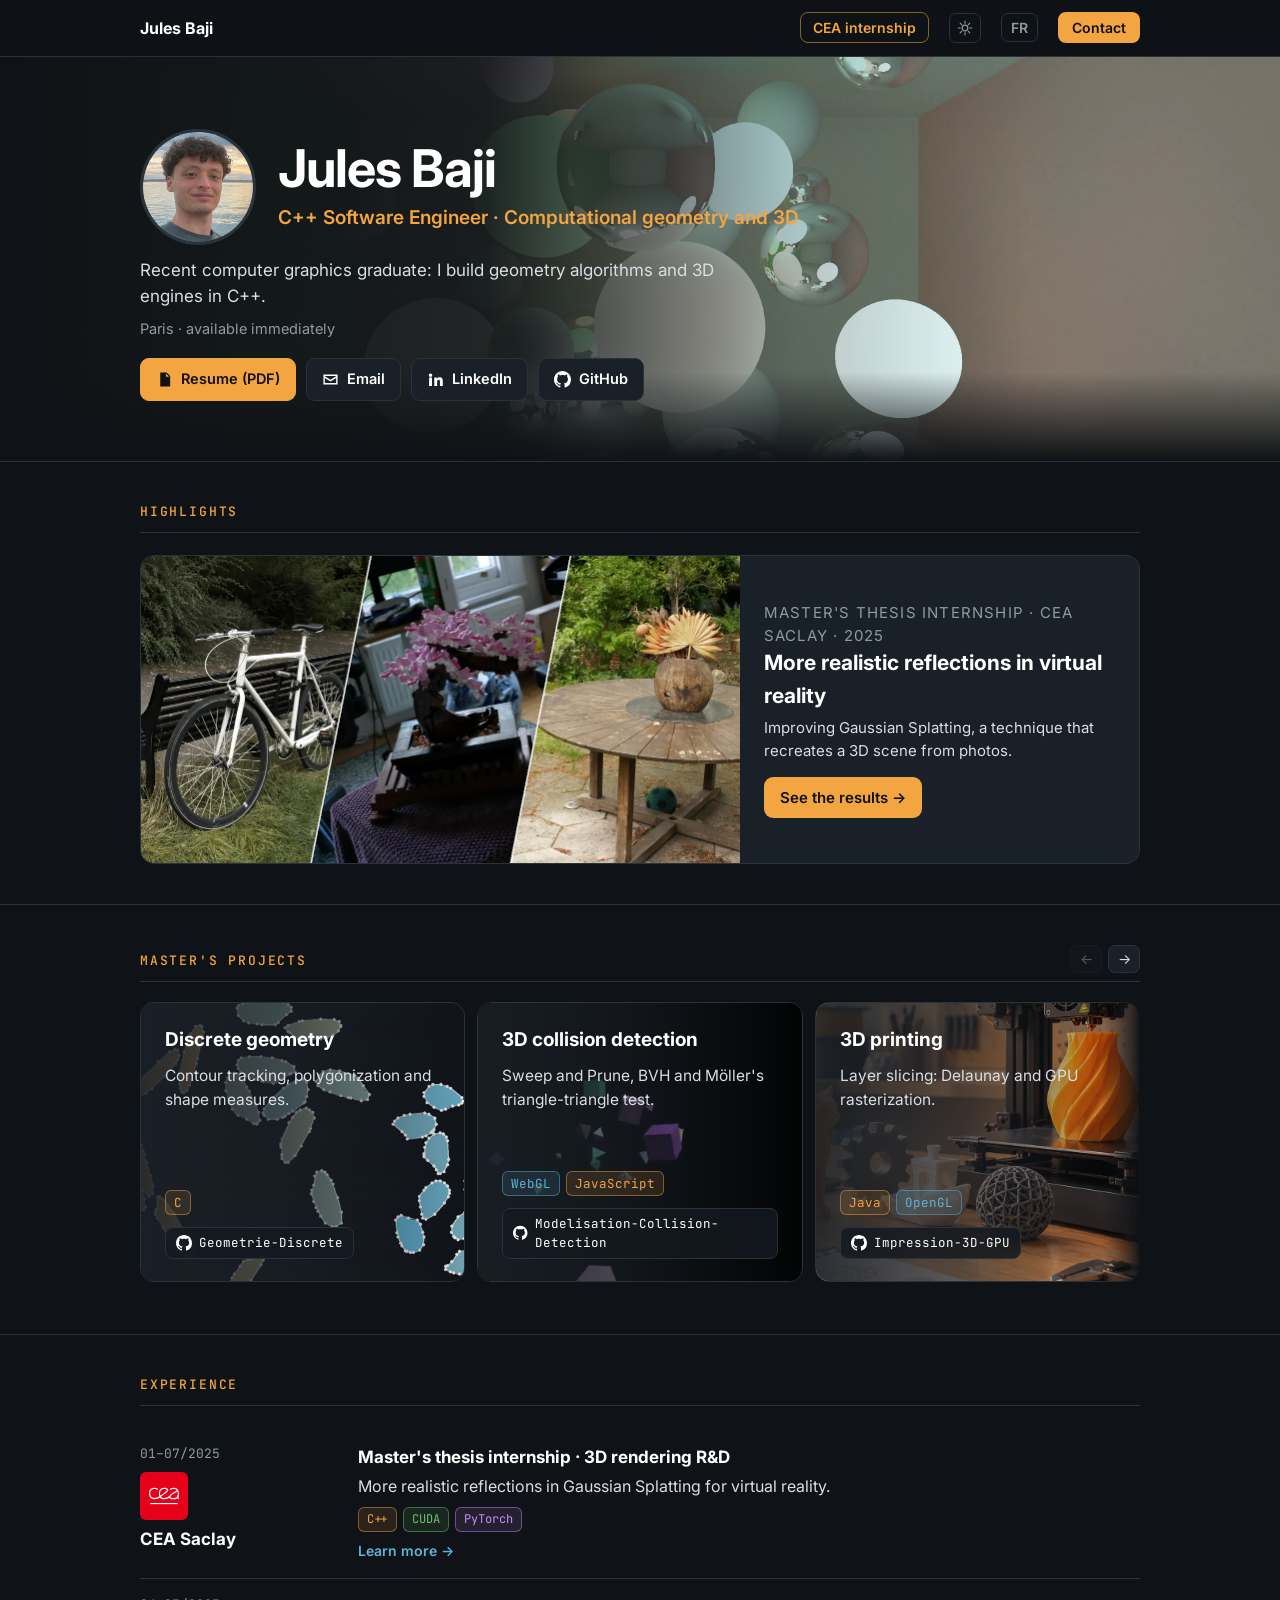
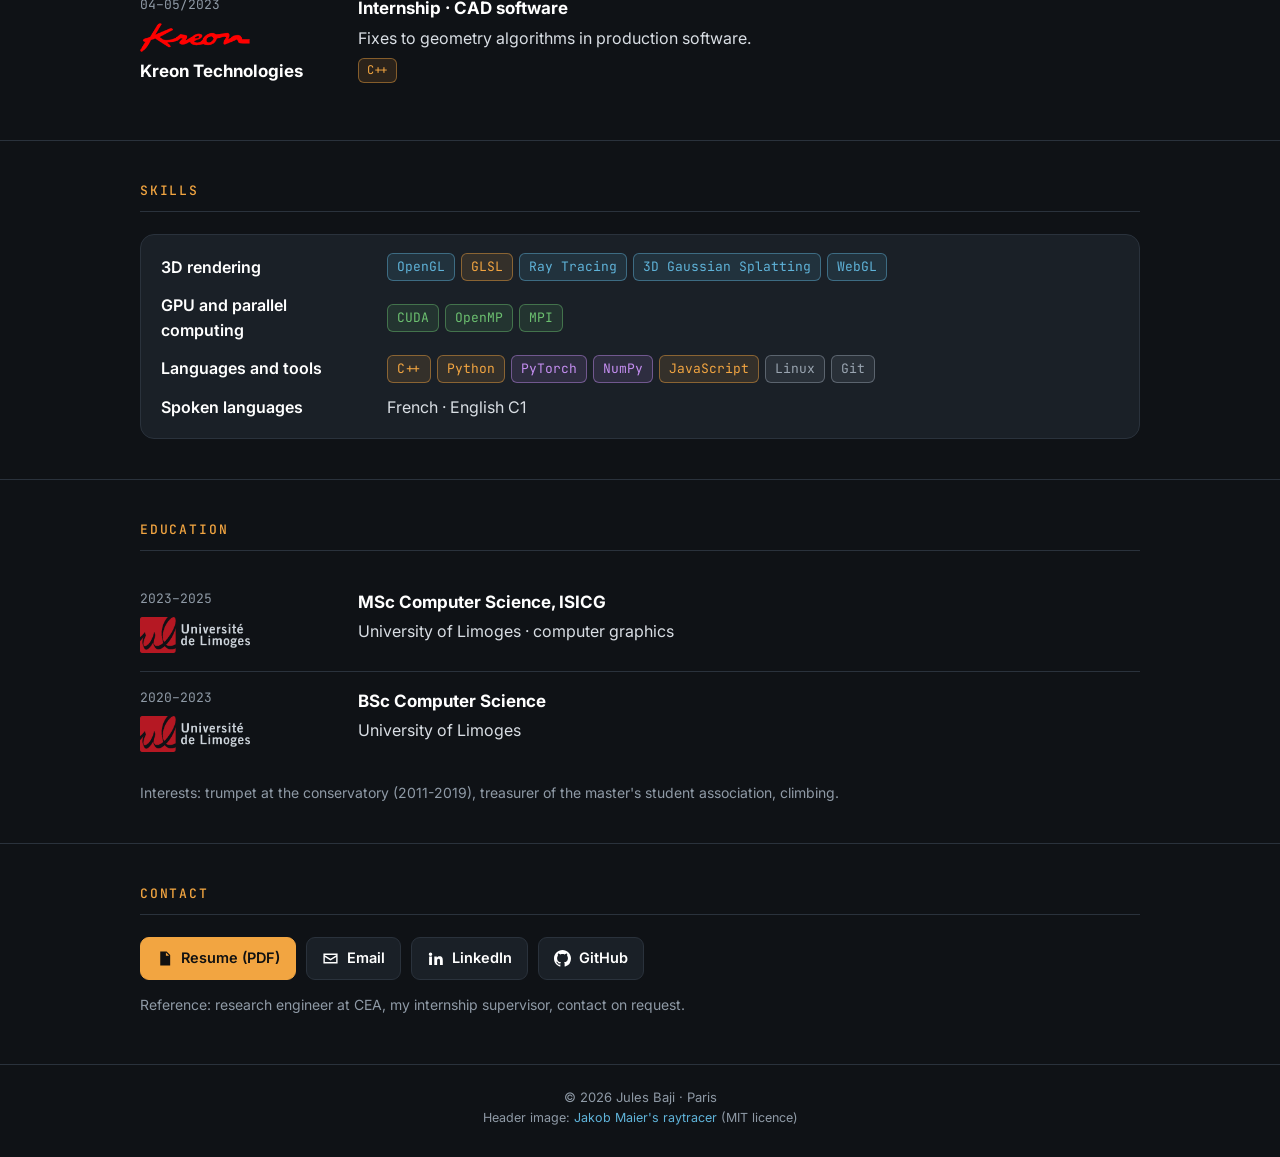
==== en/index.html @ a33c72fe "Accroche : ingénieur logiciel C++, géométrie algorithmique et 3D Co-Authored-By: Claude Opus 5.5 <no" ====
<!DOCTYPE html>
<html lang="en">
<head>
<meta charset="UTF-8">
<meta name="viewport" content="width=device-width, initial-scale=1.0">
<title>Jules Baji · Computer Graphics Engineer</title>
<meta name="description" content="Jules Baji, computer graphics engineer: 3D rendering, GPU computing and AI for 3D. Internship at CEA Saclay on Gaussian Splatting for virtual reality.">
<link rel="preconnect" href="https://fonts.googleapis.com">
<link rel="preconnect" href="https://fonts.gstatic.com" crossorigin>
<link href="https://fonts.googleapis.com/css2?family=Inter:wght@400;500;600;700&family=JetBrains+Mono:wght@400;500&display=swap" rel="stylesheet">
<link rel="stylesheet" href="../assets/style.css?v=dd0370ee">
<script>try{if(localStorage.getItem('theme')==='light')document.documentElement.dataset.theme='light'}catch(e){}</script>
</head>
<body>
<nav>
  <div class="wrap">
    <a class="brand" href="./">Jules Baji</a>
    <div class="ctl-mobile"><button class="theme" type="button" aria-label="Switch theme (dark/light)" title="Switch theme (dark/light)"><svg class="i-sun" viewBox="0 0 24 24" aria-hidden="true"><circle cx="12" cy="12" r="4.2"/><path d="M12 1.8v3M12 19.2v3M1.8 12h3M19.2 12h3M4.8 4.8l2.1 2.1M17.1 17.1l2.1 2.1M4.8 19.2l2.1-2.1M17.1 6.9l2.1-2.1"/></svg><svg class="i-moon" viewBox="0 0 24 24" aria-hidden="true"><path d="M20.5 14.6A8.6 8.6 0 0 1 9.4 3.5 8.6 8.6 0 1 0 20.5 14.6z"/></svg></button><a class="lang" href="../" hreflang="fr" lang="fr" title="Version française">FR</a><a class="cta" href="#contact">Contact</a></div>
    <ul>
      <li><a href="cea-internship.html">CEA internship</a></li>
      <li class="ctl"><button class="theme" type="button" aria-label="Switch theme (dark/light)" title="Switch theme (dark/light)"><svg class="i-sun" viewBox="0 0 24 24" aria-hidden="true"><circle cx="12" cy="12" r="4.2"/><path d="M12 1.8v3M12 19.2v3M1.8 12h3M19.2 12h3M4.8 4.8l2.1 2.1M17.1 17.1l2.1 2.1M4.8 19.2l2.1-2.1M17.1 6.9l2.1-2.1"/></svg><svg class="i-moon" viewBox="0 0 24 24" aria-hidden="true"><path d="M20.5 14.6A8.6 8.6 0 0 1 9.4 3.5 8.6 8.6 0 1 0 20.5 14.6z"/></svg></button></li>
      <li class="ctl"><a class="lang" href="../" hreflang="fr" lang="fr" title="Version française">FR</a></li>
      <li class="ctl"><a class="cta" href="#contact">Contact</a></li>
    </ul>
  </div>
</nav>

<header class="hero">
  <img class="banner" src="../images/web/banniere.webp" alt="" aria-hidden="true">
  <div class="wrap">
    <div>
      <div class="id">
        <img class="photo" src="../images/web/jules-baji.jpg?v=6" alt="Photo of Jules Baji" width="400" height="400">
        <div>
          <h1>Jules Baji</h1>
          <p class="role">C++ Software Engineer · Computational geometry and 3D</p>
        </div>
      </div>
      <p class="pitch">Recent computer graphics graduate: I build geometry algorithms and 3D engines in C++.</p>
      <p class="meta">Paris · available immediately</p>
      <div class="links">
        <a class="btn primary" href="../cv/Resume_Jules_Baji.pdf" download><svg viewBox="0 0 24 24" aria-hidden="true"><path d="M6 2h9l5 5v15H6V2zm8 1.5V8h4.5L14 3.5zM8 12h10v1.6H8V12zm0 3.5h10v1.6H8v-1.6zm0 3.5h7v1.6H8V19z"/></svg>Resume (PDF)</a>
        <a class="btn" href="mailto:julesbaji1@gmail.com"><svg viewBox="0 0 24 24" aria-hidden="true"><path d="M2 5h20v14H2V5zm2 2v.5l8 5 8-5V7H4zm16 2.8-8 5-8-5V17h16V9.8z"/></svg>Email</a>
        <a class="btn" href="https://www.linkedin.com/in/julesbaji" target="_blank" rel="noopener"><svg viewBox="0 0 24 24" aria-hidden="true"><path d="M4.98 3.5a2.5 2.5 0 1 1 0 5 2.5 2.5 0 0 1 0-5zM3 9h4v12H3V9zm7 0h3.8v1.7h.1c.5-1 1.8-2 3.7-2 4 0 4.7 2.6 4.7 6V21h-4v-5.6c0-1.3 0-3-1.9-3s-2.1 1.4-2.1 2.9V21h-4V9z"/></svg>LinkedIn</a>
        <a class="btn" href="https://github.com/JulesBaji" target="_blank" rel="noopener"><svg viewBox="0 0 16 16" aria-hidden="true"><path d="M8 0C3.58 0 0 3.58 0 8c0 3.54 2.29 6.53 5.47 7.59.4.07.55-.17.55-.38 0-.19-.01-.82-.01-1.49-2.01.37-2.53-.49-2.69-.94-.09-.23-.48-.94-.82-1.13-.28-.15-.68-.52-.01-.53.63-.01 1.08.58 1.23.82.72 1.21 1.87.87 2.33.66.07-.52.28-.87.51-1.07-1.78-.2-3.64-.89-3.64-3.95 0-.87.31-1.59.82-2.15-.08-.2-.36-1.02.08-2.12 0 0 .67-.21 2.2.82.64-.18 1.32-.27 2-.27.68 0 1.36.09 2 .27 1.53-1.04 2.2-.82 2.2-.82.44 1.1.16 1.92.08 2.12.51.56.82 1.27.82 2.15 0 3.07-1.87 3.75-3.65 3.95.29.25.54.73.54 1.48 0 1.07-.01 1.93-.01 2.2 0 .21.15.46.55.38A8.013 8.013 0 0016 8c0-4.42-3.58-8-8-8z"/></svg>GitHub</a>
      </div>
    </div>
  </div>
</header>

<main>
<section id="points-forts">
  <div class="wrap">
    <h2>Highlights</h2>
    <div class="highlights">
      <a class="card hl-main" href="cea-internship.html">
        <img src="../images/web/teaser_cea.webp" alt="Renders obtained with my method on three scenes: bicycle, bonsai and garden" width="1200" height="615">
        <div class="body"><p class="kicker">Master's thesis internship · CEA Saclay · 2025</p><h3>More realistic reflections in virtual reality</h3><p>Improving Gaussian Splatting, a technique that recreates a 3D scene from photos.</p><span class="more">See the results →</span></div>
      </a>
    </div>
  </div>
</section>

<section id="projets">
  <div class="wrap">
    <div class="h2row"><h2>Master's projects</h2><div class="scroll-btns"><button type="button" class="sb prev" aria-label="Previous projects">←</button><button type="button" class="sb next" aria-label="Next projects">→</button></div></div>
    <div class="scroller" tabindex="0" aria-label="Master's projects">
      <article class="card proj has-bg"><video class="bg on-dark" autoplay muted loop playsinline preload="metadata" aria-hidden="true" style="object-position:50% 50%" poster="../images/web/geometrie-dk.jpg"><source src="../images/web/geometrie-dk.mp4" type="video/mp4"></video><video class="bg on-light" autoplay muted loop playsinline preload="metadata" aria-hidden="true" style="object-position:50% 50%" poster="../images/web/geometrie-lt.jpg"><source src="../images/web/geometrie-lt.mp4" type="video/mp4"></video><h3>Discrete geometry</h3><p>Contour tracking, polygonization and shape measures.</p><div class="chips"><span class="chip">C</span></div><div class="repo"><a href="https://github.com/JulesBaji/Geometrie-Discrete" target="_blank" rel="noopener" aria-label="GitHub Geometrie-Discrete"><svg viewBox="0 0 16 16" aria-hidden="true"><path d="M8 0C3.58 0 0 3.58 0 8c0 3.54 2.29 6.53 5.47 7.59.4.07.55-.17.55-.38 0-.19-.01-.82-.01-1.49-2.01.37-2.53-.49-2.69-.94-.09-.23-.48-.94-.82-1.13-.28-.15-.68-.52-.01-.53.63-.01 1.08.58 1.23.82.72 1.21 1.87.87 2.33.66.07-.52.28-.87.51-1.07-1.78-.2-3.64-.89-3.64-3.95 0-.87.31-1.59.82-2.15-.08-.2-.36-1.02.08-2.12 0 0 .67-.21 2.2.82.64-.18 1.32-.27 2-.27.68 0 1.36.09 2 .27 1.53-1.04 2.2-.82 2.2-.82.44 1.1.16 1.92.08 2.12.51.56.82 1.27.82 2.15 0 3.07-1.87 3.75-3.65 3.95.29.25.54.73.54 1.48 0 1.07-.01 1.93-.01 2.2 0 .21.15.46.55.38A8.013 8.013 0 0016 8c0-4.42-3.58-8-8-8z"/></svg><span>Geometrie-Discrete</span></a></div></article>
      <article class="card proj has-bg"><video class="bg inv" autoplay muted loop playsinline preload="metadata" aria-hidden="true" style="object-position:70% 50%" poster="../images/web/collisions.jpg"><source src="../images/web/collisions.mp4" type="video/mp4"></video><h3>3D collision detection</h3><p>Sweep and Prune, BVH and Möller's triangle-triangle test.</p><div class="chips"><span class="chip">WebGL</span><span class="chip">JavaScript</span></div><div class="repo"><a href="https://github.com/JulesBaji/Modelisation-Collision-Detection" target="_blank" rel="noopener" aria-label="GitHub Modelisation-Collision-Detection"><svg viewBox="0 0 16 16" aria-hidden="true"><path d="M8 0C3.58 0 0 3.58 0 8c0 3.54 2.29 6.53 5.47 7.59.4.07.55-.17.55-.38 0-.19-.01-.82-.01-1.49-2.01.37-2.53-.49-2.69-.94-.09-.23-.48-.94-.82-1.13-.28-.15-.68-.52-.01-.53.63-.01 1.08.58 1.23.82.72 1.21 1.87.87 2.33.66.07-.52.28-.87.51-1.07-1.78-.2-3.64-.89-3.64-3.95 0-.87.31-1.59.82-2.15-.08-.2-.36-1.02.08-2.12 0 0 .67-.21 2.2.82.64-.18 1.32-.27 2-.27.68 0 1.36.09 2 .27 1.53-1.04 2.2-.82 2.2-.82.44 1.1.16 1.92.08 2.12.51.56.82 1.27.82 2.15 0 3.07-1.87 3.75-3.65 3.95.29.25.54.73.54 1.48 0 1.07-.01 1.93-.01 2.2 0 .21.15.46.55.38A8.013 8.013 0 0016 8c0-4.42-3.58-8-8-8z"/></svg><span>Modelisation-Collision-Detection</span></a></div></article>
      <article class="card proj has-bg"><img class="bg" src="../images/web/impression3d.jpg" alt="" aria-hidden="true" style="object-position:60% 50%"><h3>3D printing</h3><p>Layer slicing: Delaunay and GPU rasterization.</p><div class="chips"><span class="chip">Java</span><span class="chip">OpenGL</span></div><div class="repo"><a href="https://github.com/JulesBaji/Impression-3D-GPU" target="_blank" rel="noopener" aria-label="GitHub Impression-3D-GPU"><svg viewBox="0 0 16 16" aria-hidden="true"><path d="M8 0C3.58 0 0 3.58 0 8c0 3.54 2.29 6.53 5.47 7.59.4.07.55-.17.55-.38 0-.19-.01-.82-.01-1.49-2.01.37-2.53-.49-2.69-.94-.09-.23-.48-.94-.82-1.13-.28-.15-.68-.52-.01-.53.63-.01 1.08.58 1.23.82.72 1.21 1.87.87 2.33.66.07-.52.28-.87.51-1.07-1.78-.2-3.64-.89-3.64-3.95 0-.87.31-1.59.82-2.15-.08-.2-.36-1.02.08-2.12 0 0 .67-.21 2.2.82.64-.18 1.32-.27 2-.27.68 0 1.36.09 2 .27 1.53-1.04 2.2-.82 2.2-.82.44 1.1.16 1.92.08 2.12.51.56.82 1.27.82 2.15 0 3.07-1.87 3.75-3.65 3.95.29.25.54.73.54 1.48 0 1.07-.01 1.93-.01 2.2 0 .21.15.46.55.38A8.013 8.013 0 0016 8c0-4.42-3.58-8-8-8z"/></svg><span>Impression-3D-GPU</span></a></div></article>
      <article class="card proj has-bg"><img class="bg" src="../images/web/pathtracer.jpg" alt="" aria-hidden="true" style="object-position:60% 50%"><h3>Realistic image synthesis</h3><p>Path tracer with microfacet BRDFs, SDF geometry and CSG, accelerated by a BVH.</p><div class="chips"><span class="chip">C++</span><span class="chip">OpenMP</span></div><div class="repo"><a href="https://github.com/JulesBaji/Path-Tracer" target="_blank" rel="noopener" aria-label="GitHub Path-Tracer"><svg viewBox="0 0 16 16" aria-hidden="true"><path d="M8 0C3.58 0 0 3.58 0 8c0 3.54 2.29 6.53 5.47 7.59.4.07.55-.17.55-.38 0-.19-.01-.82-.01-1.49-2.01.37-2.53-.49-2.69-.94-.09-.23-.48-.94-.82-1.13-.28-.15-.68-.52-.01-.53.63-.01 1.08.58 1.23.82.72 1.21 1.87.87 2.33.66.07-.52.28-.87.51-1.07-1.78-.2-3.64-.89-3.64-3.95 0-.87.31-1.59.82-2.15-.08-.2-.36-1.02.08-2.12 0 0 .67-.21 2.2.82.64-.18 1.32-.27 2-.27.68 0 1.36.09 2 .27 1.53-1.04 2.2-.82 2.2-.82.44 1.1.16 1.92.08 2.12.51.56.82 1.27.82 2.15 0 3.07-1.87 3.75-3.65 3.95.29.25.54.73.54 1.48 0 1.07-.01 1.93-.01 2.2 0 .21.15.46.55.38A8.013 8.013 0 0016 8c0-4.42-3.58-8-8-8z"/></svg><span>Path-Tracer</span></a></div></article>
      <article class="card proj has-bg"><video class="bg" autoplay muted loop playsinline preload="metadata" aria-hidden="true" style="object-position:50% 40%" poster="../images/web/moteur3d.jpg"><source src="../images/web/moteur3d.mp4" type="video/mp4"></video><h3>Real-time 3D engine</h3><p>Meshes, textures, cameras, lights, shaders and deferred rendering.</p><div class="chips"><span class="chip">C++</span><span class="chip">OpenGL</span><span class="chip">GLSL</span></div><div class="repo"><a href="https://github.com/JulesBaji/Moteur3D" target="_blank" rel="noopener" aria-label="GitHub Moteur3D"><svg viewBox="0 0 16 16" aria-hidden="true"><path d="M8 0C3.58 0 0 3.58 0 8c0 3.54 2.29 6.53 5.47 7.59.4.07.55-.17.55-.38 0-.19-.01-.82-.01-1.49-2.01.37-2.53-.49-2.69-.94-.09-.23-.48-.94-.82-1.13-.28-.15-.68-.52-.01-.53.63-.01 1.08.58 1.23.82.72 1.21 1.87.87 2.33.66.07-.52.28-.87.51-1.07-1.78-.2-3.64-.89-3.64-3.95 0-.87.31-1.59.82-2.15-.08-.2-.36-1.02.08-2.12 0 0 .67-.21 2.2.82.64-.18 1.32-.27 2-.27.68 0 1.36.09 2 .27 1.53-1.04 2.2-.82 2.2-.82.44 1.1.16 1.92.08 2.12.51.56.82 1.27.82 2.15 0 3.07-1.87 3.75-3.65 3.95.29.25.54.73.54 1.48 0 1.07-.01 1.93-.01 2.2 0 .21.15.46.55.38A8.013 8.013 0 0016 8c0-4.42-3.58-8-8-8z"/></svg><span>Moteur3D</span></a></div></article>
      <article class="card proj has-bg"><video class="bg" autoplay muted loop playsinline preload="metadata" aria-hidden="true" style="object-position:70% 30%" poster="../images/web/parallelisme.jpg"><source src="../images/web/parallelisme.mp4" type="video/mp4"></video><h3>Parallel computing</h3><p>CUDA kernels for a heightmap; MPI and OpenMP sub-image search.</p><div class="chips"><span class="chip">CUDA</span><span class="chip">MPI</span><span class="chip">OpenMP</span></div><div class="repo"><a href="https://github.com/JulesBaji/GPGPU" target="_blank" rel="noopener" aria-label="GitHub GPGPU"><svg viewBox="0 0 16 16" aria-hidden="true"><path d="M8 0C3.58 0 0 3.58 0 8c0 3.54 2.29 6.53 5.47 7.59.4.07.55-.17.55-.38 0-.19-.01-.82-.01-1.49-2.01.37-2.53-.49-2.69-.94-.09-.23-.48-.94-.82-1.13-.28-.15-.68-.52-.01-.53.63-.01 1.08.58 1.23.82.72 1.21 1.87.87 2.33.66.07-.52.28-.87.51-1.07-1.78-.2-3.64-.89-3.64-3.95 0-.87.31-1.59.82-2.15-.08-.2-.36-1.02.08-2.12 0 0 .67-.21 2.2.82.64-.18 1.32-.27 2-.27.68 0 1.36.09 2 .27 1.53-1.04 2.2-.82 2.2-.82.44 1.1.16 1.92.08 2.12.51.56.82 1.27.82 2.15 0 3.07-1.87 3.75-3.65 3.95.29.25.54.73.54 1.48 0 1.07-.01 1.93-.01 2.2 0 .21.15.46.55.38A8.013 8.013 0 0016 8c0-4.42-3.58-8-8-8z"/></svg><span>GPGPU</span></a><a href="https://github.com/JulesBaji/Parallelisme" target="_blank" rel="noopener" aria-label="GitHub Parallelisme"><svg viewBox="0 0 16 16" aria-hidden="true"><path d="M8 0C3.58 0 0 3.58 0 8c0 3.54 2.29 6.53 5.47 7.59.4.07.55-.17.55-.38 0-.19-.01-.82-.01-1.49-2.01.37-2.53-.49-2.69-.94-.09-.23-.48-.94-.82-1.13-.28-.15-.68-.52-.01-.53.63-.01 1.08.58 1.23.82.72 1.21 1.87.87 2.33.66.07-.52.28-.87.51-1.07-1.78-.2-3.64-.89-3.64-3.95 0-.87.31-1.59.82-2.15-.08-.2-.36-1.02.08-2.12 0 0 .67-.21 2.2.82.64-.18 1.32-.27 2-.27.68 0 1.36.09 2 .27 1.53-1.04 2.2-.82 2.2-.82.44 1.1.16 1.92.08 2.12.51.56.82 1.27.82 2.15 0 3.07-1.87 3.75-3.65 3.95.29.25.54.73.54 1.48 0 1.07-.01 1.93-.01 2.2 0 .21.15.46.55.38A8.013 8.013 0 0016 8c0-4.42-3.58-8-8-8z"/></svg><span>Parallelisme</span></a></div></article>
      <article class="card proj has-bg"><video class="bg on-dark" autoplay muted loop playsinline preload="metadata" aria-hidden="true" style="object-position:50% 80%" poster="../images/web/fluide-dk.jpg"><source src="../images/web/fluide-dk.mp4" type="video/mp4"></video><video class="bg on-light" autoplay muted loop playsinline preload="metadata" aria-hidden="true" style="object-position:50% 80%" poster="../images/web/fluide-lt.jpg"><source src="../images/web/fluide-lt.mp4" type="video/mp4"></video><h3>Fluid simulation</h3><p>Incompressible SPH fluid with turbulence, based on a <a href="https://doi.org/10.1109/TVCG.2018.2832080" target="_blank" rel="noopener">research paper</a>.</p><div class="chips"><span class="chip">Java</span></div><div class="repo"><a href="https://github.com/JulesBaji/SPH-Fluid" target="_blank" rel="noopener" aria-label="GitHub SPH-Fluid"><svg viewBox="0 0 16 16" aria-hidden="true"><path d="M8 0C3.58 0 0 3.58 0 8c0 3.54 2.29 6.53 5.47 7.59.4.07.55-.17.55-.38 0-.19-.01-.82-.01-1.49-2.01.37-2.53-.49-2.69-.94-.09-.23-.48-.94-.82-1.13-.28-.15-.68-.52-.01-.53.63-.01 1.08.58 1.23.82.72 1.21 1.87.87 2.33.66.07-.52.28-.87.51-1.07-1.78-.2-3.64-.89-3.64-3.95 0-.87.31-1.59.82-2.15-.08-.2-.36-1.02.08-2.12 0 0 .67-.21 2.2.82.64-.18 1.32-.27 2-.27.68 0 1.36.09 2 .27 1.53-1.04 2.2-.82 2.2-.82.44 1.1.16 1.92.08 2.12.51.56.82 1.27.82 2.15 0 3.07-1.87 3.75-3.65 3.95.29.25.54.73.54 1.48 0 1.07-.01 1.93-.01 2.2 0 .21.15.46.55.38A8.013 8.013 0 0016 8c0-4.42-3.58-8-8-8z"/></svg><span>SPH-Fluid</span></a></div></article>
      <article class="card proj has-bg"><img class="bg" src="../images/web/recapture.jpg" alt="" aria-hidden="true" style="object-position:50% 50%"><h3>Computer vision</h3><p>Face generation, image super-resolution and recaptured-photo detection based on a <a href="https://doi.org/10.1016/j.image.2022.116662" target="_blank" rel="noopener">research paper</a>.</p><div class="chips"><span class="chip">Python</span><span class="chip">Keras</span></div><div class="repo"><a href="https://github.com/JulesBaji/Detection-Recapture" target="_blank" rel="noopener" aria-label="GitHub Detection-Recapture"><svg viewBox="0 0 16 16" aria-hidden="true"><path d="M8 0C3.58 0 0 3.58 0 8c0 3.54 2.29 6.53 5.47 7.59.4.07.55-.17.55-.38 0-.19-.01-.82-.01-1.49-2.01.37-2.53-.49-2.69-.94-.09-.23-.48-.94-.82-1.13-.28-.15-.68-.52-.01-.53.63-.01 1.08.58 1.23.82.72 1.21 1.87.87 2.33.66.07-.52.28-.87.51-1.07-1.78-.2-3.64-.89-3.64-3.95 0-.87.31-1.59.82-2.15-.08-.2-.36-1.02.08-2.12 0 0 .67-.21 2.2.82.64-.18 1.32-.27 2-.27.68 0 1.36.09 2 .27 1.53-1.04 2.2-.82 2.2-.82.44 1.1.16 1.92.08 2.12.51.56.82 1.27.82 2.15 0 3.07-1.87 3.75-3.65 3.95.29.25.54.73.54 1.48 0 1.07-.01 1.93-.01 2.2 0 .21.15.46.55.38A8.013 8.013 0 0016 8c0-4.42-3.58-8-8-8z"/></svg><span>Detection-Recapture</span></a></div></article>
    </div>
  </div>
</section>

<section id="experience">
  <div class="wrap">
    <h2>Experience</h2>
    <div class="entries">
      <div class="entry"><div class="side"><span class="when">01–07/2025</span><img class="logo logo-cea" src="../images/logos/cea.svg" alt="Logo du CEA" width="48" height="48"><span class="org">CEA Saclay</span></div><div class="main"><h3>Master's thesis internship · 3D rendering R&amp;D</h3><p>More realistic reflections in Gaussian Splatting for virtual reality.</p><div class="chips"><span class="chip">C++</span><span class="chip">CUDA</span><span class="chip">PyTorch</span></div><a class="more" href="cea-internship.html">Learn more →</a></div></div>
      <div class="entry"><div class="side"><span class="when">04–05/2023</span><img class="logo logo-kreon" src="../images/logos/kreon.png" alt="Logo de Kreon" width="110" height="28"><span class="org">Kreon Technologies</span></div><div class="main"><h3>Internship · CAD software</h3><p>Fixes to geometry algorithms in production software.</p><div class="chips"><span class="chip">C++</span></div></div></div>
    </div>
  </div>
</section>

<section id="competences">
  <div class="wrap">
    <h2>Skills</h2>
    <div class="card skills"><div class="sk"><b>3D rendering</b><div class="chips"><span class="chip">OpenGL</span><span class="chip">GLSL</span><span class="chip">Ray Tracing</span><span class="chip">3D Gaussian Splatting</span><span class="chip">WebGL</span></div></div><div class="sk"><b>GPU and parallel computing</b><div class="chips"><span class="chip">CUDA</span><span class="chip">OpenMP</span><span class="chip">MPI</span></div></div><div class="sk"><b>Languages and tools</b><div class="chips"><span class="chip">C++</span><span class="chip">Python</span><span class="chip">PyTorch</span><span class="chip">NumPy</span><span class="chip">JavaScript</span><span class="chip">Linux</span><span class="chip">Git</span></div></div><div class="sk"><b>Spoken languages</b><span class="plain">French · English C1</span></div></div>
  </div>
</section>

<section id="formation">
  <div class="wrap">
    <h2>Education</h2>
    <div class="entries">
      <div class="entry"><div class="side"><span class="when">2023–2025</span><img class="logo logo-unilim on-dark" src="../images/logos/unilim-sombre.png" alt="Logo de l'Université de Limoges" width="110" height="36"><img class="logo logo-unilim on-light" src="../images/logos/unilim.png" alt="" width="110" height="36"></div><div class="main"><h3>MSc Computer Science, ISICG</h3><p>University of Limoges · computer graphics</p></div></div>
      <div class="entry"><div class="side"><span class="when">2020–2023</span><img class="logo logo-unilim on-dark" src="../images/logos/unilim-sombre.png" alt="Logo de l'Université de Limoges" width="110" height="36"><img class="logo logo-unilim on-light" src="../images/logos/unilim.png" alt="" width="110" height="36"></div><div class="main"><h3>BSc Computer Science</h3><p>University of Limoges</p></div></div>
    </div>
    <p class="small" style="margin:12px 0 0">Interests: trumpet at the conservatory (2011-2019), treasurer of the master's student association, climbing.</p>
  </div>
</section>

<section id="contact" class="contact">
  <div class="wrap">
    <h2>Contact</h2>
    <div class="links">
        <a class="btn primary" href="../cv/Resume_Jules_Baji.pdf" download><svg viewBox="0 0 24 24" aria-hidden="true"><path d="M6 2h9l5 5v15H6V2zm8 1.5V8h4.5L14 3.5zM8 12h10v1.6H8V12zm0 3.5h10v1.6H8v-1.6zm0 3.5h7v1.6H8V19z"/></svg>Resume (PDF)</a>
        <a class="btn" href="mailto:julesbaji1@gmail.com"><svg viewBox="0 0 24 24" aria-hidden="true"><path d="M2 5h20v14H2V5zm2 2v.5l8 5 8-5V7H4zm16 2.8-8 5-8-5V17h16V9.8z"/></svg>Email</a>
        <a class="btn" href="https://www.linkedin.com/in/julesbaji" target="_blank" rel="noopener"><svg viewBox="0 0 24 24" aria-hidden="true"><path d="M4.98 3.5a2.5 2.5 0 1 1 0 5 2.5 2.5 0 0 1 0-5zM3 9h4v12H3V9zm7 0h3.8v1.7h.1c.5-1 1.8-2 3.7-2 4 0 4.7 2.6 4.7 6V21h-4v-5.6c0-1.3 0-3-1.9-3s-2.1 1.4-2.1 2.9V21h-4V9z"/></svg>LinkedIn</a>
        <a class="btn" href="https://github.com/JulesBaji" target="_blank" rel="noopener"><svg viewBox="0 0 16 16" aria-hidden="true"><path d="M8 0C3.58 0 0 3.58 0 8c0 3.54 2.29 6.53 5.47 7.59.4.07.55-.17.55-.38 0-.19-.01-.82-.01-1.49-2.01.37-2.53-.49-2.69-.94-.09-.23-.48-.94-.82-1.13-.28-.15-.68-.52-.01-.53.63-.01 1.08.58 1.23.82.72 1.21 1.87.87 2.33.66.07-.52.28-.87.51-1.07-1.78-.2-3.64-.89-3.64-3.95 0-.87.31-1.59.82-2.15-.08-.2-.36-1.02.08-2.12 0 0 .67-.21 2.2.82.64-.18 1.32-.27 2-.27.68 0 1.36.09 2 .27 1.53-1.04 2.2-.82 2.2-.82.44 1.1.16 1.92.08 2.12.51.56.82 1.27.82 2.15 0 3.07-1.87 3.75-3.65 3.95.29.25.54.73.54 1.48 0 1.07-.01 1.93-.01 2.2 0 .21.15.46.55.38A8.013 8.013 0 0016 8c0-4.42-3.58-8-8-8z"/></svg>GitHub</a>
      </div>
    <p class="small" style="margin-top:14px">Reference: research engineer at CEA, my internship supervisor, contact on request.</p>
  </div>
</section>
</main>

<footer>© 2026 Jules Baji · Paris<br><span class="credit">Header image: <a href="https://github.com/gue-ni/raytracer" target="_blank" rel="noopener">Jakob Maier's raytracer</a> (MIT licence)</span></footer>
<script src="../assets/chips.js?v=0b14bcaf"></script>
<script src="../assets/theme.js?v=edba93ed"></script>
<script src="../assets/scroller.js?v=f9ea9905"></script>
</body>
</html>
---- assets/style.css ----
:root {
  color-scheme: dark;
  --bg: #0f1216; --bg-2: #141920; --card: #1a2027; --line: #2a323c;
  --text: #d9dee4; --muted: #8f9aa6; --title: #ffffff;
  --accent: #f2a541; --accent-2: #5fb3d9; --radius: 14px;
  --mono: 'JetBrains Mono', ui-monospace, monospace;
  --k-lang: #f2a541; --k-gpu: #6cc070; --k-gfx: #5fb3d9; --k-ml: #c48ef0; --k-tool: #9aa5b1;
}
[data-theme="light"] {
  color-scheme: light;
  --bg: #f7f6f3; --bg-2: #efede8; --card: #ffffff; --line: #e2ded6;
  --text: #2a2d31; --muted: #676d74; --title: #111316;
  --accent: #c76d00; --accent-2: #1f7aa8;
  --k-lang: #c76d00; --k-gpu: #2e8b3e; --k-gfx: #1f7aa8; --k-ml: #8a4bc4; --k-tool: #66707a;
}
* { box-sizing: border-box; }
html { scroll-behavior: smooth; scroll-padding-top: 64px; }
body { margin: 0; font-family: 'Inter', system-ui, sans-serif; background: var(--bg); color: var(--text); line-height: 1.55; font-size: 16px; }
a { color: var(--accent-2); text-decoration: none; }
a:hover { text-decoration: underline; }
.wrap { max-width: 1040px; margin: 0 auto; padding: 0 20px; }
img { max-width: 100%; }

/* Navigation */
nav { position: sticky; top: 0; z-index: 10; background: color-mix(in srgb, var(--bg) 88%, transparent); backdrop-filter: blur(8px); border-bottom: 1px solid var(--line); }
nav .wrap { display: flex; align-items: center; justify-content: space-between; min-height: 56px; gap: 16px; }
nav ul a[aria-current="page"] { color: var(--title); font-weight: 600; box-shadow: inset 0 -2px 0 var(--accent); padding-bottom: 4px; }
nav .brand { font-weight: 700; color: var(--title); }
nav .brand:hover { text-decoration: none; }
nav ul { list-style: none; display: flex; align-items: center; gap: 20px; margin: 0; padding: 0; font-size: 14px; }
nav ul a { color: var(--muted); }
nav ul a:hover { color: var(--title); text-decoration: none; }
nav .lang { color: var(--muted); font-weight: 600; border: 1px solid var(--line); padding: 5px 9px; border-radius: 7px; }
nav .cta { color: #111; background: var(--accent); padding: 7px 14px; border-radius: 8px; font-weight: 600; }
nav .cta:hover { color: #111; filter: brightness(1.08); }
@media (max-width: 720px) {
  nav .wrap { flex-wrap: wrap; gap: 0 12px; padding-top: 8px; padding-bottom: 8px; }
  nav ul { order: 3; width: 100%; gap: 18px; padding: 8px 0 2px; white-space: nowrap; }
  nav ul li.ctl { display: none; }
  nav .ctl-mobile { display: flex; gap: 8px; align-items: center; }
}
@media (min-width: 721px) { nav .ctl-mobile { display: none; } }

/* Hero */
.hero { position: relative; overflow: hidden; padding: 72px 0 60px; isolation: isolate; }
.hero .banner { position: absolute; inset: 0; width: 100%; height: 100%; object-fit: cover; object-position: 60% 40%; z-index: -2; }
.hero::before { content: ""; position: absolute; inset: 0; z-index: -1; pointer-events: none;
  background: linear-gradient(90deg, var(--bg) 0%, color-mix(in srgb, var(--bg) 92%, transparent) 38%, color-mix(in srgb, var(--bg) 25%, transparent) 62%, transparent 80%),
              linear-gradient(0deg, var(--bg) 0%, transparent 22%); }
@media (max-width: 900px) { .hero::before { background: color-mix(in srgb, var(--bg) 80%, transparent); } }
.hero .wrap { display: block; }
.hero .id { display: flex; align-items: center; gap: 22px; margin: 0 0 12px; }
.hero .id .role { margin: 0; }
.hero .photo { flex: none; width: 116px; height: 116px; border-radius: 50%; object-fit: cover; border: 3px solid var(--line); }
@media (max-width: 640px) { .hero .id { gap: 16px; } .hero .photo { width: 88px; height: 88px; } }
.hero h1 { font-size: clamp(36px, 6vw, 52px); line-height: 1.05; margin: 0 0 6px; color: var(--title); letter-spacing: -.02em; }
.hero .role { font-size: 19px; color: var(--accent); font-weight: 600; margin: 0 0 10px; }
.hero .pitch { font-size: 17px; margin: 0 0 8px; max-width: 600px; }
.hero .meta { font-size: 14.5px; color: var(--muted); margin: 0 0 18px; }
@media (max-width: 640px) {
}
.links { display: flex; flex-wrap: wrap; gap: 10px; }
.btn { display: inline-flex; align-items: center; gap: 8px; padding: 9px 15px; border-radius: 9px; font-weight: 600; font-size: 14.5px; border: 1px solid var(--line); color: var(--title); background: var(--card); }
.btn svg { width: 17px; height: 17px; fill: currentColor; }
.btn.primary { background: var(--accent); border-color: var(--accent); color: #111; }
.btn:hover { text-decoration: none; filter: brightness(1.08); }

/* Sections */
section { padding: 40px 0; border-top: 1px solid var(--line); }
h2 { font-family: var(--mono); font-size: 13px; font-weight: 500; text-transform: uppercase; letter-spacing: .14em; color: var(--accent); margin: 0 0 22px; padding-bottom: 10px; border-bottom: 1px solid var(--line); }
h2 .small { text-transform: none; letter-spacing: 0; font-family: 'Inter', system-ui, sans-serif; }
.card { background: var(--card); border: 1px solid var(--line); border-radius: var(--radius); }

/* Points forts */
.highlights { display: grid; grid-template-columns: 1fr 1fr; gap: 14px; }
.hl-main { grid-column: 1 / -1; overflow: hidden; display: grid; grid-template-columns: 1.5fr 1fr; color: var(--text); }
.hl-main:hover { text-decoration: none; border-color: var(--accent); }
.hl-main img { display: block; width: 100%; height: 100%; aspect-ratio: 1200 / 615; object-fit: cover; }
.hl-main .body { padding: 22px 24px; align-self: center; }
.hl-main h3 { font-size: 21px !important; }
@media (max-width: 760px) { .highlights { grid-template-columns: 1fr; } .hl-main { grid-template-columns: 1fr; } .hl-main img { height: auto; } }
.hl-side { display: contents; }
.hl { padding: 16px 18px; display: block; color: var(--text); }
a.hl:hover { text-decoration: none; border-color: var(--accent); }
.kicker { font-size: 12.5px; text-transform: uppercase; letter-spacing: .08em; color: var(--muted); margin: 0 0 4px; }
.hl h3, .hl-main h3 { margin: 0 0 4px; font-size: 18px; color: var(--title); }
.hl p, .hl-main p { margin: 0; font-size: 15px; }
.more { display: inline-block; margin-top: 8px; font-weight: 600; font-size: 14px; color: var(--accent-2); }

/* Expérience et formation */
.rows { display: grid; gap: 10px; }
.row { display: grid; grid-template-columns: 180px 1fr auto; gap: 6px 18px; align-items: baseline; padding: 14px 18px; }
.row .org { font-weight: 700; color: var(--title); }
.row .what { margin: 0; }
.row .when { font-family: var(--mono); font-size: 13px; color: var(--muted); white-space: nowrap; }
@media (max-width: 640px) { .row { grid-template-columns: 1fr; } }

/* Expérience et formation, façon CV */
.entries { display: grid; gap: 0; }
.entry { display: grid; grid-template-columns: 190px 1fr; gap: 6px 28px; padding: 16px 0; border-bottom: 1px solid var(--line); }
.entry:last-child { border-bottom: 0; }
.entry .side { display: flex; flex-direction: column; gap: 4px; }
.entry .when { font-family: var(--mono); font-size: 13px; color: var(--muted); }
.entry .org { font-weight: 700; color: var(--title); font-size: 17px; }
.entry .logo { display: block; margin: 4px 0 2px; height: auto; }
.entry .logo-cea { width: 48px; border-radius: 6px; }
.entry .logo-kreon { width: 110px; }
.entry .logo-unilim { width: 110px; }
.entry h3 { margin: 0 0 4px; font-size: 17px; color: var(--title); }
.entry p { margin: 0 0 8px; }
.entry .more { margin-top: 8px; }
@media (max-width: 640px) { .entry { grid-template-columns: 1fr; } }

/* Compétences */
.sk { display: grid; grid-template-columns: 210px 1fr; gap: 8px 16px; align-items: center; }
.sk b { color: var(--title); font-weight: 600; }
.sk .chip { font-size: 13px; padding: 3px 9px; }
@media (max-width: 640px) { .sk { grid-template-columns: 1fr; } }
.skills { display: grid; gap: 12px; padding: 18px 20px; }
.skills p { margin: 0; }
.skills b { display: inline-block; min-width: 210px; color: var(--title); font-weight: 600; }
@media (max-width: 640px) { .skills b { display: block; min-width: 0; } }
.skills .dot { color: var(--muted); padding: 0 4px; }

/* Projets */
.grid { display: grid; grid-template-columns: repeat(auto-fill, minmax(290px, 1fr)); gap: 12px; }
.proj { padding: 14px 16px; display: flex; flex-direction: column; gap: 6px; }
.proj h3 { margin: 0; font-size: 16px; color: var(--title); }
.proj p { margin: 0; font-size: 14.5px; flex: 1; }
.proj.has-bg { position: relative; overflow: hidden; isolation: isolate; }
.proj .bg { position: absolute; inset: 0; width: 100%; height: 100%; object-fit: cover; object-position: 70% 50%; z-index: -2; }
.proj.has-bg { background: #000; }
.proj.has-bg::before { content: ''; position: absolute; inset: 0; z-index: -1;
  background: linear-gradient(90deg, color-mix(in srgb, var(--card) 92%, transparent) 0%, color-mix(in srgb, var(--card) 70%, transparent) 45%, color-mix(in srgb, var(--card) 10%, transparent) 100%); }
[data-theme="light"] .proj.has-bg { background: #fff; }
[data-theme="light"] .proj .bg.inv { filter: invert(1) hue-rotate(180deg); }
@media (prefers-reduced-motion: reduce) { .proj .bg { display: none; } }
.chips { display: flex; flex-wrap: wrap; gap: 6px; }
.chip { --k: var(--k-tool); font-family: var(--mono); font-size: 12px; padding: 2px 8px; border-radius: 6px; color: var(--k); border: 1px solid color-mix(in srgb, var(--k) 45%, transparent); background: color-mix(in srgb, var(--k) 12%, transparent); white-space: nowrap; }
.chip.lang { --k: var(--k-lang); } .chip.gpu { --k: var(--k-gpu); } .chip.gfx { --k: var(--k-gfx); } .chip.ml { --k: var(--k-ml); } .chip.tool { --k: var(--k-tool); }
.repo { display: flex; flex-wrap: wrap; gap: 6px; margin-top: 2px; }
.repo a { display: inline-flex; align-items: center; gap: 7px; color: var(--title); font-family: var(--mono); font-size: 12.5px; padding: 5px 10px; border-radius: 8px; border: 1px solid var(--line); background: color-mix(in srgb, var(--bg-2) 85%, transparent); backdrop-filter: blur(4px); position: relative; z-index: 1; }
.repo a:hover { color: var(--title); text-decoration: none; border-color: var(--accent-2); }
.repo svg { width: 16px; height: 16px; fill: currentColor; }

/* Contact */
.contact p { margin: 0 0 8px; }
.small { font-size: 14px; color: var(--muted); }
footer { padding: 22px 0 30px; color: var(--muted); font-size: 13px; text-align: center; border-top: 1px solid var(--line); }

/* Page du stage */
.page-head { padding-top: 40px; padding-bottom: 10px; }
.page-head .back { font-size: 14px; }
.page-head h1 { font-size: clamp(28px, 4.5vw, 40px); margin: 10px 0 6px; color: var(--title); }
.page-head p { margin: 0; color: var(--muted); }
.head-tools { display: flex; flex-wrap: wrap; align-items: center; justify-content: space-between; gap: 14px 20px; margin-top: 18px; }
.explain { display: grid; grid-template-columns: repeat(3, 1fr); gap: 12px; margin: 0 0 18px; }
@media (max-width: 760px) { .explain { grid-template-columns: 1fr; } }
.explain > div { padding: 14px 16px; }
.explain p { margin: 0; font-size: 15px; }
.note { color: var(--muted); font-size: 14.5px; margin: 0 0 16px; }
.tabs { display: flex; flex-wrap: wrap; gap: 6px; margin-bottom: 12px; }
.tab { font: inherit; font-size: 14px; font-weight: 600; padding: 7px 14px; border-radius: 8px; border: 1px solid var(--line); background: var(--card); color: var(--muted); cursor: pointer; }
.tab[aria-selected="true"] { background: var(--accent); border-color: var(--accent); color: #111; }
.viewer { padding: 14px; }
.viewer .top-line { display: flex; flex-wrap: wrap; justify-content: space-between; align-items: center; gap: 8px 16px; margin-bottom: 10px; }
.viewer .meta { font-family: var(--mono); font-size: 12.5px; color: var(--muted); }
.viewer .meta b { color: var(--accent); font-weight: 500; }
.views { display: flex; gap: 6px; }
.views button { font: inherit; font-size: 13px; padding: 4px 10px; border-radius: 6px; border: 1px solid var(--line); background: var(--bg-2); color: var(--muted); cursor: pointer; }
.views button[aria-pressed="true"] { color: var(--title); border-color: var(--accent); }
.compare { position: relative; overflow: hidden; border-radius: 8px; background: #000; user-select: none; touch-action: pan-y; }
.compare img { display: block; width: 100%; height: auto; }
.compare .top { position: absolute; inset: 0; clip-path: inset(0 0 0 50%); }
.compare .top img { height: 100%; object-fit: cover; }
.compare .bar { position: absolute; top: 0; bottom: 0; left: 50%; width: 2px; background: #fff; transform: translateX(-1px); pointer-events: none; box-shadow: 0 0 6px rgba(0,0,0,.6); }
.compare .knob { position: absolute; top: 50%; left: 50%; width: 36px; height: 36px; margin: -18px 0 0 -18px; border-radius: 50%; background: #fff; color: #111; display: grid; place-items: center; font-size: 14px; font-weight: 700; pointer-events: none; box-shadow: 0 2px 10px rgba(0,0,0,.5); }
.compare .lbl { position: absolute; top: 10px; padding: 3px 9px; border-radius: 6px; background: rgba(0,0,0,.7); color: #fff; font-size: 12.5px; pointer-events: none; }
.compare .lbl.l { left: 10px; } .compare .lbl.r { right: 10px; }
@media (max-width: 520px) { .compare .lbl { top: 6px; font-size: 11px; padding: 2px 6px; } .compare .lbl.l { left: 6px; } .compare .lbl.r { right: 6px; } }
.compare input[type=range] { position: absolute; inset: 0; width: 100%; height: 100%; opacity: 0; cursor: ew-resize; margin: 0; }
.full { font-size: 12.5px; margin-top: 8px; color: var(--muted); }
.full a { color: var(--muted); text-decoration: underline; }
.videos { display: grid; grid-template-columns: repeat(3, 1fr); gap: 12px; }
@media (max-width: 760px) { .videos { grid-template-columns: 1fr 1fr; } }
@media (max-width: 480px) { .videos { grid-template-columns: 1fr; } }
figure { margin: 0; }
figure video { width: 100%; display: block; border-radius: 8px; border: 1px solid var(--line); background: #000; aspect-ratio: 16/9; object-fit: contain; }
figcaption { font-size: 13px; color: var(--muted); margin-top: 4px; }
figcaption b { color: var(--title); font-weight: 600; }

/* Theme toggle */
.theme { display: inline-flex; align-items: center; justify-content: center; width: 32px; height: 30px; padding: 0; border: 1px solid var(--line); border-radius: 7px; background: transparent; color: var(--muted); cursor: pointer; }
.theme:hover { color: var(--title); border-color: var(--muted); }
.theme svg { width: 16px; height: 16px; fill: none; stroke: currentColor; stroke-width: 1.8; stroke-linecap: round; }
.theme .i-moon { fill: currentColor; stroke: none; }
.theme .i-moon, [data-theme="light"] .theme .i-sun { display: none; }
[data-theme="light"] .theme .i-moon { display: block; }
.on-light { display: none !important; }
[data-theme="light"] .on-light { display: block !important; }
[data-theme="light"] .on-dark { display: none !important; }

/* Horizontal project scroller */
.h2row { display: flex; align-items: flex-end; gap: 12px; border-bottom: 1px solid var(--line); margin-bottom: 18px; }
.h2row h2 { flex: 1; border-bottom: 0; margin-bottom: 0; }
.scroll-btns { display: flex; gap: 6px; padding-bottom: 8px; }
.sb { width: 32px; height: 28px; border: 1px solid var(--line); border-radius: 7px; background: var(--card); color: var(--text); cursor: pointer; font: inherit; font-size: 14px; line-height: 1; }
.sb:hover:not(:disabled) { border-color: var(--accent); color: var(--title); }
.sb:disabled { opacity: .35; cursor: default; }
.scroller { display: flex; gap: 12px; overflow-x: auto; scroll-snap-type: x mandatory; scroll-padding-left: 2px; padding: 2px 2px 12px; margin: 0 -2px;
  scrollbar-width: thin; scrollbar-color: var(--line) transparent; overscroll-behavior-x: contain; }
.scroller:focus-visible { outline: 2px solid var(--accent-2); outline-offset: 4px; border-radius: 8px; }
.scroller > .proj { flex: 0 0 calc((100% - 24px) / 3); scroll-snap-align: start; min-height: 280px; padding: 22px 24px; gap: 10px; }
.scroller > .proj h3 { font-size: 19px; }
.scroller > .proj p { font-size: 15.5px; }
.scroller > .proj .chip { font-size: 12.5px; }
@media (max-width: 1000px) and (min-width: 721px) { .scroller > .proj { flex-basis: calc((100% - 12px) / 2); } }
@media (max-width: 720px) { .scroller > .proj { flex-basis: 82%; } .scroll-btns { display: none; } }
.scroller { --fl: 0px; --fr: 40px; -webkit-mask-image: linear-gradient(90deg, transparent 0, #000 var(--fl), #000 calc(100% - var(--fr)), transparent 100%); mask-image: linear-gradient(90deg, transparent 0, #000 var(--fl), #000 calc(100% - var(--fr)), transparent 100%); }
.scroller.not-start { --fl: 40px; }
.scroller.at-end { --fr: 0px; }
.proj.has-bg:has(.bg.on-dark) { background: var(--card); }

/* "Stage CEA" in the nav: highlighted */
nav ul li:not(.ctl) a { color: var(--accent); font-weight: 600; border: 1px solid color-mix(in srgb, var(--accent) 55%, transparent); padding: 6px 12px; border-radius: 8px; }
nav ul li:not(.ctl) a:hover { color: var(--title); border-color: var(--accent); }
nav ul li:not(.ctl) a[aria-current="page"] { color: #111; background: var(--accent); box-shadow: none; padding: 6px 12px; }
@media (max-width: 720px) {
  nav ul li:not(.ctl) a { display: inline-flex; align-items: center; height: 34px; padding: 0 12px; font-size: 14px; }
  nav .ctl-mobile .theme, nav .ctl-mobile .lang, nav .ctl-mobile .cta { height: 34px; display: inline-flex; align-items: center; box-sizing: border-box; }
  nav .ctl-mobile .lang { padding: 0 10px; } nav .ctl-mobile .cta { padding: 0 14px; } nav .ctl-mobile .theme { width: 34px; }
}

/* "Voir les résultats": a real button */
.hl-main .more { margin-top: 14px; color: #111; background: var(--accent); padding: 9px 16px; border-radius: 9px; font-size: 15px; }
.hl-main:hover .more { filter: brightness(1.08); }



/* CEA page: skill chips as tall as the report button */
.head-tools .chips { gap: 8px; }
.head-tools .chip { font-size: 14px; height: 42px; display: inline-flex; align-items: center; padding: 0 14px; border-radius: 9px; }
footer .credit { font-size: 12.5px; color: var(--muted); }
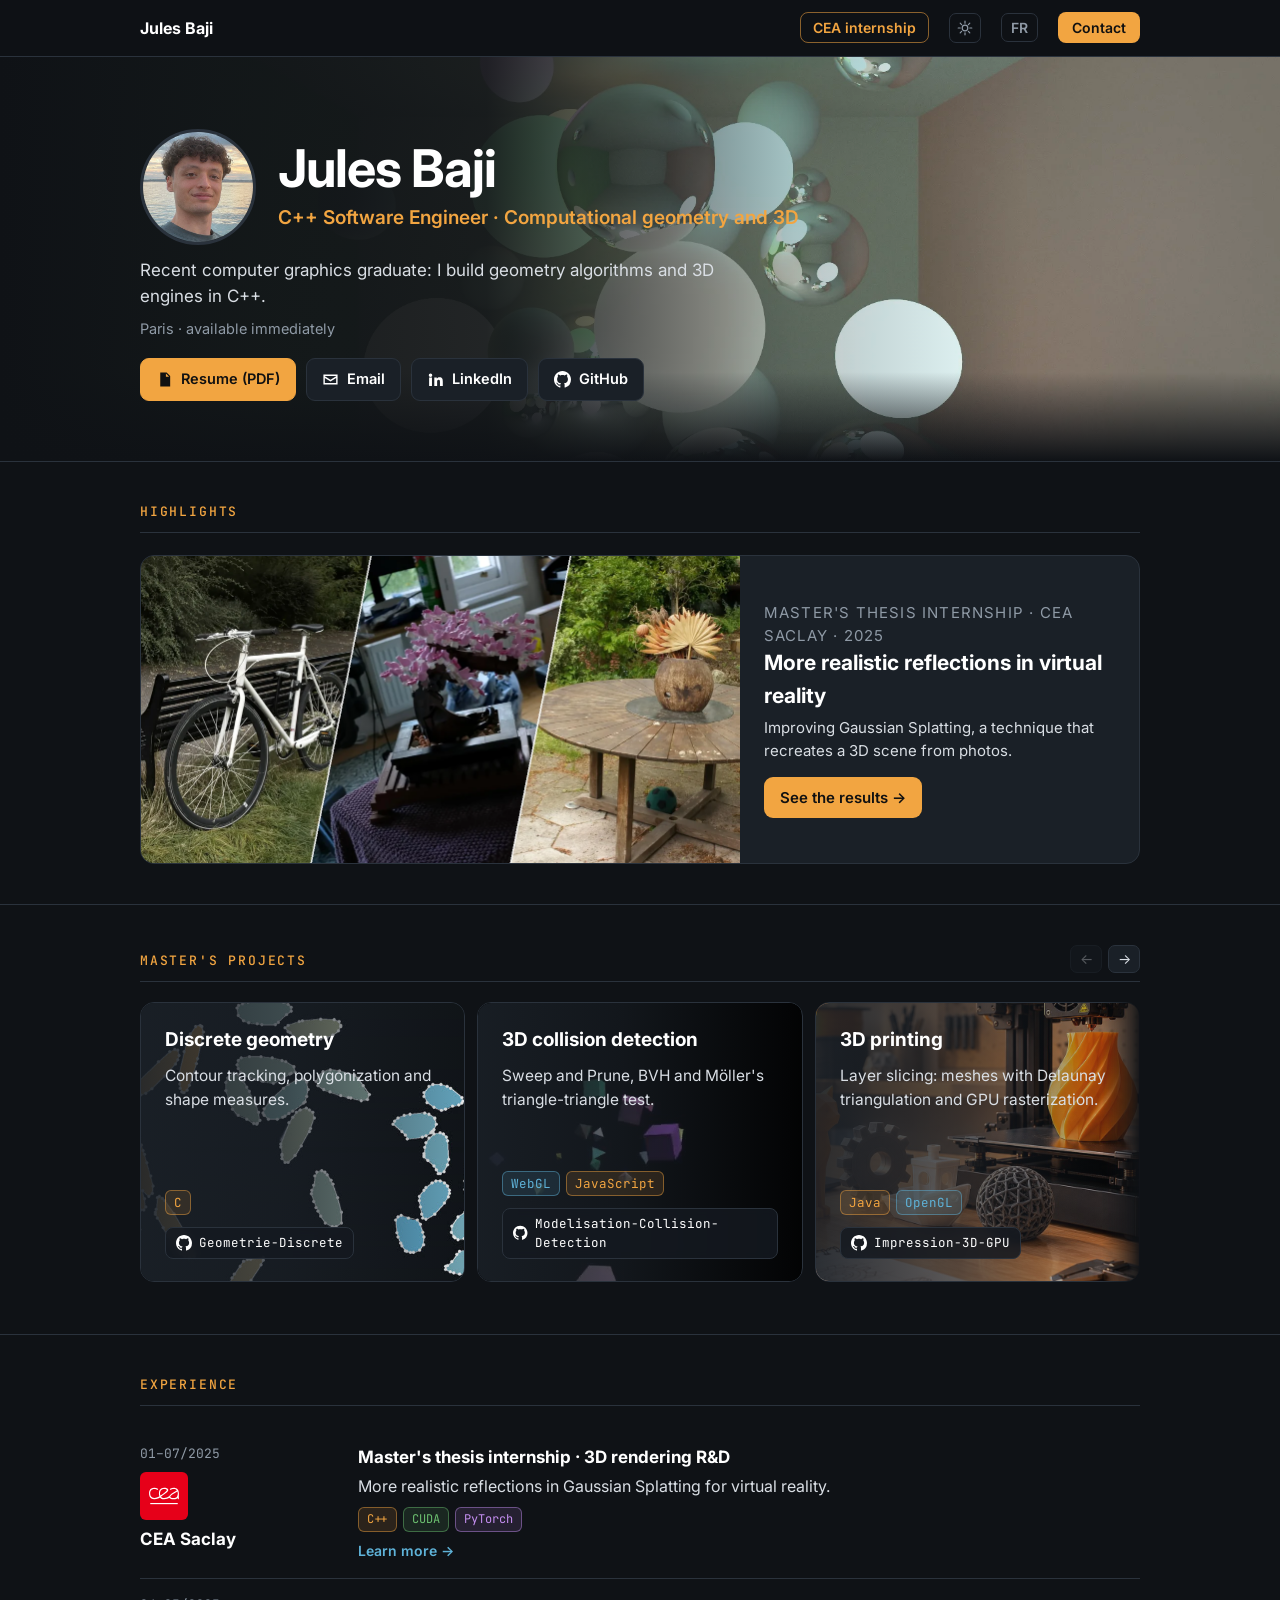
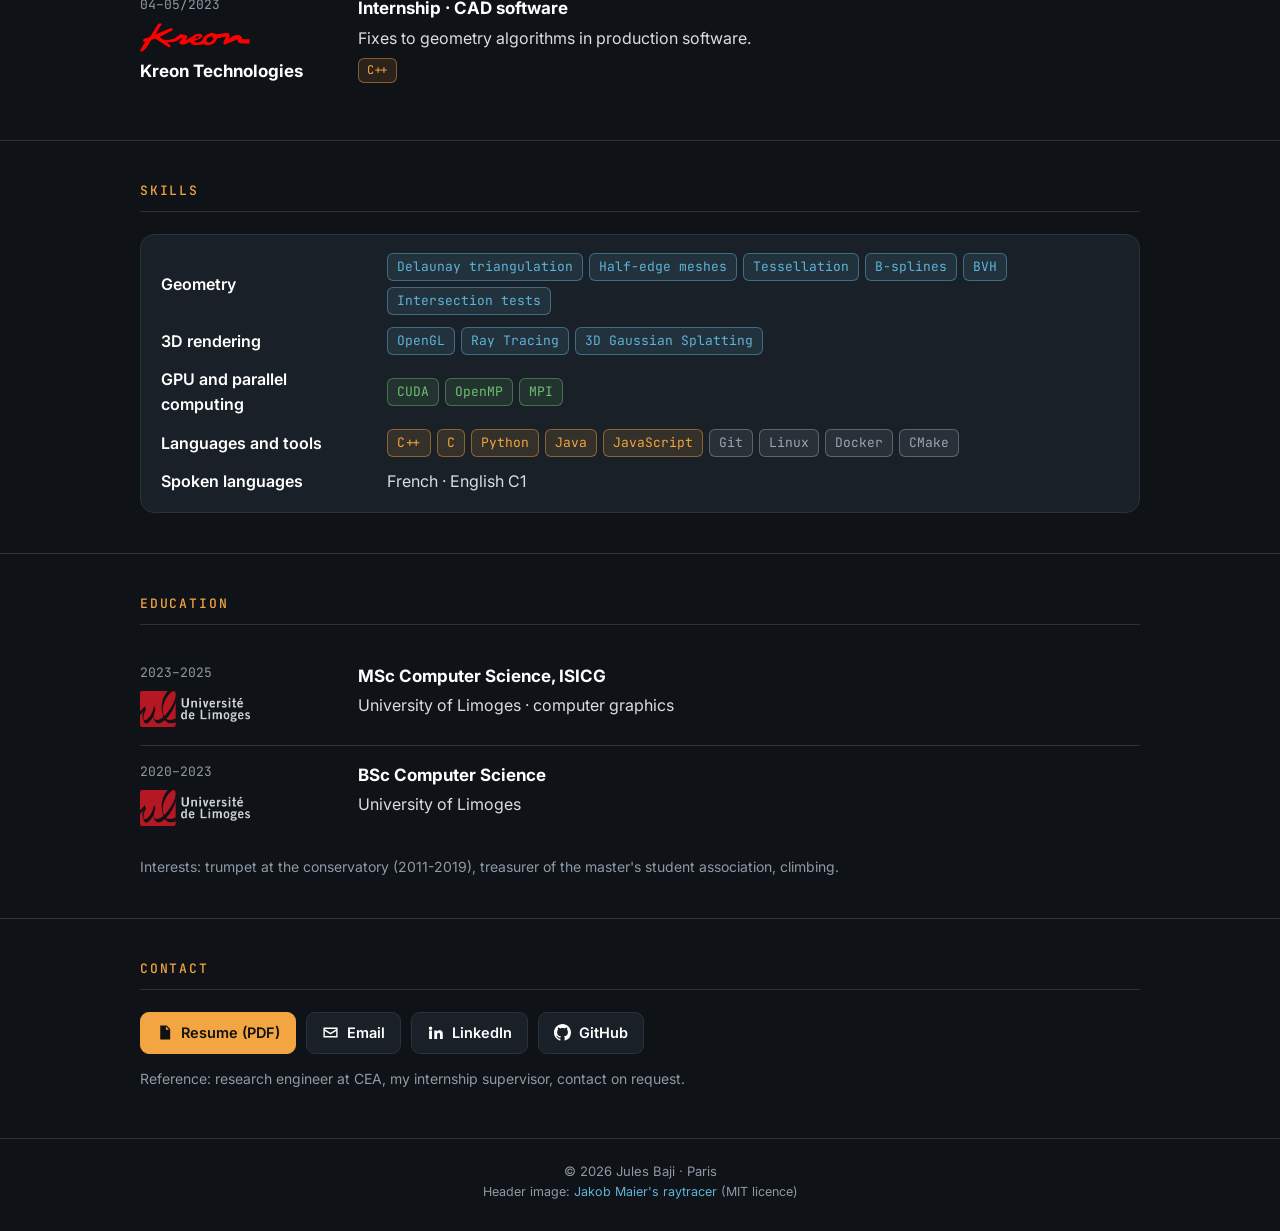
==== commit 1d1e9ee5: "Compétences axées géométrie ; description Impression 3D Co-Authored-By: Claude Opus 5.5 <noreply@ant" ====
--- a/en/index.html
+++ b/en/index.html
@@ -67,7 +67,7 @@
     <div class="scroller" tabindex="0" aria-label="Master's projects">
       <article class="card proj has-bg"><video class="bg on-dark" autoplay muted loop playsinline preload="metadata" aria-hidden="true" style="object-position:50% 50%" poster="../images/web/geometrie-dk.jpg"><source src="../images/web/geometrie-dk.mp4" type="video/mp4"></video><video class="bg on-light" autoplay muted loop playsinline preload="metadata" aria-hidden="true" style="object-position:50% 50%" poster="../images/web/geometrie-lt.jpg"><source src="../images/web/geometrie-lt.mp4" type="video/mp4"></video><h3>Discrete geometry</h3><p>Contour tracking, polygonization and shape measures.</p><div class="chips"><span class="chip">C</span></div><div class="repo"><a href="https://github.com/JulesBaji/Geometrie-Discrete" target="_blank" rel="noopener" aria-label="GitHub Geometrie-Discrete"><svg viewBox="0 0 16 16" aria-hidden="true"><path d="M8 0C3.58 0 0 3.58 0 8c0 3.54 2.29 6.53 5.47 7.59.4.07.55-.17.55-.38 0-.19-.01-.82-.01-1.49-2.01.37-2.53-.49-2.69-.94-.09-.23-.48-.94-.82-1.13-.28-.15-.68-.52-.01-.53.63-.01 1.08.58 1.23.82.72 1.21 1.87.87 2.33.66.07-.52.28-.87.51-1.07-1.78-.2-3.64-.89-3.64-3.95 0-.87.31-1.59.82-2.15-.08-.2-.36-1.02.08-2.12 0 0 .67-.21 2.2.82.64-.18 1.32-.27 2-.27.68 0 1.36.09 2 .27 1.53-1.04 2.2-.82 2.2-.82.44 1.1.16 1.92.08 2.12.51.56.82 1.27.82 2.15 0 3.07-1.87 3.75-3.65 3.95.29.25.54.73.54 1.48 0 1.07-.01 1.93-.01 2.2 0 .21.15.46.55.38A8.013 8.013 0 0016 8c0-4.42-3.58-8-8-8z"/></svg><span>Geometrie-Discrete</span></a></div></article>
       <article class="card proj has-bg"><video class="bg inv" autoplay muted loop playsinline preload="metadata" aria-hidden="true" style="object-position:70% 50%" poster="../images/web/collisions.jpg"><source src="../images/web/collisions.mp4" type="video/mp4"></video><h3>3D collision detection</h3><p>Sweep and Prune, BVH and Möller's triangle-triangle test.</p><div class="chips"><span class="chip">WebGL</span><span class="chip">JavaScript</span></div><div class="repo"><a href="https://github.com/JulesBaji/Modelisation-Collision-Detection" target="_blank" rel="noopener" aria-label="GitHub Modelisation-Collision-Detection"><svg viewBox="0 0 16 16" aria-hidden="true"><path d="M8 0C3.58 0 0 3.58 0 8c0 3.54 2.29 6.53 5.47 7.59.4.07.55-.17.55-.38 0-.19-.01-.82-.01-1.49-2.01.37-2.53-.49-2.69-.94-.09-.23-.48-.94-.82-1.13-.28-.15-.68-.52-.01-.53.63-.01 1.08.58 1.23.82.72 1.21 1.87.87 2.33.66.07-.52.28-.87.51-1.07-1.78-.2-3.64-.89-3.64-3.95 0-.87.31-1.59.82-2.15-.08-.2-.36-1.02.08-2.12 0 0 .67-.21 2.2.82.64-.18 1.32-.27 2-.27.68 0 1.36.09 2 .27 1.53-1.04 2.2-.82 2.2-.82.44 1.1.16 1.92.08 2.12.51.56.82 1.27.82 2.15 0 3.07-1.87 3.75-3.65 3.95.29.25.54.73.54 1.48 0 1.07-.01 1.93-.01 2.2 0 .21.15.46.55.38A8.013 8.013 0 0016 8c0-4.42-3.58-8-8-8z"/></svg><span>Modelisation-Collision-Detection</span></a></div></article>
-      <article class="card proj has-bg"><img class="bg" src="../images/web/impression3d.jpg" alt="" aria-hidden="true" style="object-position:60% 50%"><h3>3D printing</h3><p>Layer slicing: Delaunay and GPU rasterization.</p><div class="chips"><span class="chip">Java</span><span class="chip">OpenGL</span></div><div class="repo"><a href="https://github.com/JulesBaji/Impression-3D-GPU" target="_blank" rel="noopener" aria-label="GitHub Impression-3D-GPU"><svg viewBox="0 0 16 16" aria-hidden="true"><path d="M8 0C3.58 0 0 3.58 0 8c0 3.54 2.29 6.53 5.47 7.59.4.07.55-.17.55-.38 0-.19-.01-.82-.01-1.49-2.01.37-2.53-.49-2.69-.94-.09-.23-.48-.94-.82-1.13-.28-.15-.68-.52-.01-.53.63-.01 1.08.58 1.23.82.72 1.21 1.87.87 2.33.66.07-.52.28-.87.51-1.07-1.78-.2-3.64-.89-3.64-3.95 0-.87.31-1.59.82-2.15-.08-.2-.36-1.02.08-2.12 0 0 .67-.21 2.2.82.64-.18 1.32-.27 2-.27.68 0 1.36.09 2 .27 1.53-1.04 2.2-.82 2.2-.82.44 1.1.16 1.92.08 2.12.51.56.82 1.27.82 2.15 0 3.07-1.87 3.75-3.65 3.95.29.25.54.73.54 1.48 0 1.07-.01 1.93-.01 2.2 0 .21.15.46.55.38A8.013 8.013 0 0016 8c0-4.42-3.58-8-8-8z"/></svg><span>Impression-3D-GPU</span></a></div></article>
+      <article class="card proj has-bg"><img class="bg" src="../images/web/impression3d.jpg" alt="" aria-hidden="true" style="object-position:60% 50%"><h3>3D printing</h3><p>Layer slicing: meshes with Delaunay triangulation and GPU rasterization.</p><div class="chips"><span class="chip">Java</span><span class="chip">OpenGL</span></div><div class="repo"><a href="https://github.com/JulesBaji/Impression-3D-GPU" target="_blank" rel="noopener" aria-label="GitHub Impression-3D-GPU"><svg viewBox="0 0 16 16" aria-hidden="true"><path d="M8 0C3.58 0 0 3.58 0 8c0 3.54 2.29 6.53 5.47 7.59.4.07.55-.17.55-.38 0-.19-.01-.82-.01-1.49-2.01.37-2.53-.49-2.69-.94-.09-.23-.48-.94-.82-1.13-.28-.15-.68-.52-.01-.53.63-.01 1.08.58 1.23.82.72 1.21 1.87.87 2.33.66.07-.52.28-.87.51-1.07-1.78-.2-3.64-.89-3.64-3.95 0-.87.31-1.59.82-2.15-.08-.2-.36-1.02.08-2.12 0 0 .67-.21 2.2.82.64-.18 1.32-.27 2-.27.68 0 1.36.09 2 .27 1.53-1.04 2.2-.82 2.2-.82.44 1.1.16 1.92.08 2.12.51.56.82 1.27.82 2.15 0 3.07-1.87 3.75-3.65 3.95.29.25.54.73.54 1.48 0 1.07-.01 1.93-.01 2.2 0 .21.15.46.55.38A8.013 8.013 0 0016 8c0-4.42-3.58-8-8-8z"/></svg><span>Impression-3D-GPU</span></a></div></article>
       <article class="card proj has-bg"><img class="bg" src="../images/web/pathtracer.jpg" alt="" aria-hidden="true" style="object-position:60% 50%"><h3>Realistic image synthesis</h3><p>Path tracer with microfacet BRDFs, SDF geometry and CSG, accelerated by a BVH.</p><div class="chips"><span class="chip">C++</span><span class="chip">OpenMP</span></div><div class="repo"><a href="https://github.com/JulesBaji/Path-Tracer" target="_blank" rel="noopener" aria-label="GitHub Path-Tracer"><svg viewBox="0 0 16 16" aria-hidden="true"><path d="M8 0C3.58 0 0 3.58 0 8c0 3.54 2.29 6.53 5.47 7.59.4.07.55-.17.55-.38 0-.19-.01-.82-.01-1.49-2.01.37-2.53-.49-2.69-.94-.09-.23-.48-.94-.82-1.13-.28-.15-.68-.52-.01-.53.63-.01 1.08.58 1.23.82.72 1.21 1.87.87 2.33.66.07-.52.28-.87.51-1.07-1.78-.2-3.64-.89-3.64-3.95 0-.87.31-1.59.82-2.15-.08-.2-.36-1.02.08-2.12 0 0 .67-.21 2.2.82.64-.18 1.32-.27 2-.27.68 0 1.36.09 2 .27 1.53-1.04 2.2-.82 2.2-.82.44 1.1.16 1.92.08 2.12.51.56.82 1.27.82 2.15 0 3.07-1.87 3.75-3.65 3.95.29.25.54.73.54 1.48 0 1.07-.01 1.93-.01 2.2 0 .21.15.46.55.38A8.013 8.013 0 0016 8c0-4.42-3.58-8-8-8z"/></svg><span>Path-Tracer</span></a></div></article>
       <article class="card proj has-bg"><video class="bg" autoplay muted loop playsinline preload="metadata" aria-hidden="true" style="object-position:50% 40%" poster="../images/web/moteur3d.jpg"><source src="../images/web/moteur3d.mp4" type="video/mp4"></video><h3>Real-time 3D engine</h3><p>Meshes, textures, cameras, lights, shaders and deferred rendering.</p><div class="chips"><span class="chip">C++</span><span class="chip">OpenGL</span><span class="chip">GLSL</span></div><div class="repo"><a href="https://github.com/JulesBaji/Moteur3D" target="_blank" rel="noopener" aria-label="GitHub Moteur3D"><svg viewBox="0 0 16 16" aria-hidden="true"><path d="M8 0C3.58 0 0 3.58 0 8c0 3.54 2.29 6.53 5.47 7.59.4.07.55-.17.55-.38 0-.19-.01-.82-.01-1.49-2.01.37-2.53-.49-2.69-.94-.09-.23-.48-.94-.82-1.13-.28-.15-.68-.52-.01-.53.63-.01 1.08.58 1.23.82.72 1.21 1.87.87 2.33.66.07-.52.28-.87.51-1.07-1.78-.2-3.64-.89-3.64-3.95 0-.87.31-1.59.82-2.15-.08-.2-.36-1.02.08-2.12 0 0 .67-.21 2.2.82.64-.18 1.32-.27 2-.27.68 0 1.36.09 2 .27 1.53-1.04 2.2-.82 2.2-.82.44 1.1.16 1.92.08 2.12.51.56.82 1.27.82 2.15 0 3.07-1.87 3.75-3.65 3.95.29.25.54.73.54 1.48 0 1.07-.01 1.93-.01 2.2 0 .21.15.46.55.38A8.013 8.013 0 0016 8c0-4.42-3.58-8-8-8z"/></svg><span>Moteur3D</span></a></div></article>
       <article class="card proj has-bg"><video class="bg" autoplay muted loop playsinline preload="metadata" aria-hidden="true" style="object-position:70% 30%" poster="../images/web/parallelisme.jpg"><source src="../images/web/parallelisme.mp4" type="video/mp4"></video><h3>Parallel computing</h3><p>CUDA kernels for a heightmap; MPI and OpenMP sub-image search.</p><div class="chips"><span class="chip">CUDA</span><span class="chip">MPI</span><span class="chip">OpenMP</span></div><div class="repo"><a href="https://github.com/JulesBaji/GPGPU" target="_blank" rel="noopener" aria-label="GitHub GPGPU"><svg viewBox="0 0 16 16" aria-hidden="true"><path d="M8 0C3.58 0 0 3.58 0 8c0 3.54 2.29 6.53 5.47 7.59.4.07.55-.17.55-.38 0-.19-.01-.82-.01-1.49-2.01.37-2.53-.49-2.69-.94-.09-.23-.48-.94-.82-1.13-.28-.15-.68-.52-.01-.53.63-.01 1.08.58 1.23.82.72 1.21 1.87.87 2.33.66.07-.52.28-.87.51-1.07-1.78-.2-3.64-.89-3.64-3.95 0-.87.31-1.59.82-2.15-.08-.2-.36-1.02.08-2.12 0 0 .67-.21 2.2.82.64-.18 1.32-.27 2-.27.68 0 1.36.09 2 .27 1.53-1.04 2.2-.82 2.2-.82.44 1.1.16 1.92.08 2.12.51.56.82 1.27.82 2.15 0 3.07-1.87 3.75-3.65 3.95.29.25.54.73.54 1.48 0 1.07-.01 1.93-.01 2.2 0 .21.15.46.55.38A8.013 8.013 0 0016 8c0-4.42-3.58-8-8-8z"/></svg><span>GPGPU</span></a><a href="https://github.com/JulesBaji/Parallelisme" target="_blank" rel="noopener" aria-label="GitHub Parallelisme"><svg viewBox="0 0 16 16" aria-hidden="true"><path d="M8 0C3.58 0 0 3.58 0 8c0 3.54 2.29 6.53 5.47 7.59.4.07.55-.17.55-.38 0-.19-.01-.82-.01-1.49-2.01.37-2.53-.49-2.69-.94-.09-.23-.48-.94-.82-1.13-.28-.15-.68-.52-.01-.53.63-.01 1.08.58 1.23.82.72 1.21 1.87.87 2.33.66.07-.52.28-.87.51-1.07-1.78-.2-3.64-.89-3.64-3.95 0-.87.31-1.59.82-2.15-.08-.2-.36-1.02.08-2.12 0 0 .67-.21 2.2.82.64-.18 1.32-.27 2-.27.68 0 1.36.09 2 .27 1.53-1.04 2.2-.82 2.2-.82.44 1.1.16 1.92.08 2.12.51.56.82 1.27.82 2.15 0 3.07-1.87 3.75-3.65 3.95.29.25.54.73.54 1.48 0 1.07-.01 1.93-.01 2.2 0 .21.15.46.55.38A8.013 8.013 0 0016 8c0-4.42-3.58-8-8-8z"/></svg><span>Parallelisme</span></a></div></article>
@@ -90,7 +90,7 @@
 <section id="competences">
   <div class="wrap">
     <h2>Skills</h2>
-    <div class="card skills"><div class="sk"><b>3D rendering</b><div class="chips"><span class="chip">OpenGL</span><span class="chip">GLSL</span><span class="chip">Ray Tracing</span><span class="chip">3D Gaussian Splatting</span><span class="chip">WebGL</span></div></div><div class="sk"><b>GPU and parallel computing</b><div class="chips"><span class="chip">CUDA</span><span class="chip">OpenMP</span><span class="chip">MPI</span></div></div><div class="sk"><b>Languages and tools</b><div class="chips"><span class="chip">C++</span><span class="chip">Python</span><span class="chip">PyTorch</span><span class="chip">NumPy</span><span class="chip">JavaScript</span><span class="chip">Linux</span><span class="chip">Git</span></div></div><div class="sk"><b>Spoken languages</b><span class="plain">French · English C1</span></div></div>
+    <div class="card skills"><div class="sk"><b>Geometry</b><div class="chips"><span class="chip">Delaunay triangulation</span><span class="chip">Half-edge meshes</span><span class="chip">Tessellation</span><span class="chip">B-splines</span><span class="chip">BVH</span><span class="chip">Intersection tests</span></div></div><div class="sk"><b>3D rendering</b><div class="chips"><span class="chip">OpenGL</span><span class="chip">Ray Tracing</span><span class="chip">3D Gaussian Splatting</span></div></div><div class="sk"><b>GPU and parallel computing</b><div class="chips"><span class="chip">CUDA</span><span class="chip">OpenMP</span><span class="chip">MPI</span></div></div><div class="sk"><b>Languages and tools</b><div class="chips"><span class="chip">C++</span><span class="chip">C</span><span class="chip">Python</span><span class="chip">Java</span><span class="chip">JavaScript</span><span class="chip">Git</span><span class="chip">Linux</span><span class="chip">Docker</span><span class="chip">CMake</span></div></div><div class="sk"><b>Spoken languages</b><span class="plain">French · English C1</span></div></div>
   </div>
 </section>
 
@@ -120,7 +120,7 @@
 </main>
 
 <footer>© 2026 Jules Baji · Paris<br><span class="credit">Header image: <a href="https://github.com/gue-ni/raytracer" target="_blank" rel="noopener">Jakob Maier's raytracer</a> (MIT licence)</span></footer>
-<script src="../assets/chips.js?v=0b14bcaf"></script>
+<script src="../assets/chips.js?v=b3663b23"></script>
 <script src="../assets/theme.js?v=edba93ed"></script>
 <script src="../assets/scroller.js?v=f9ea9905"></script>
 </body>
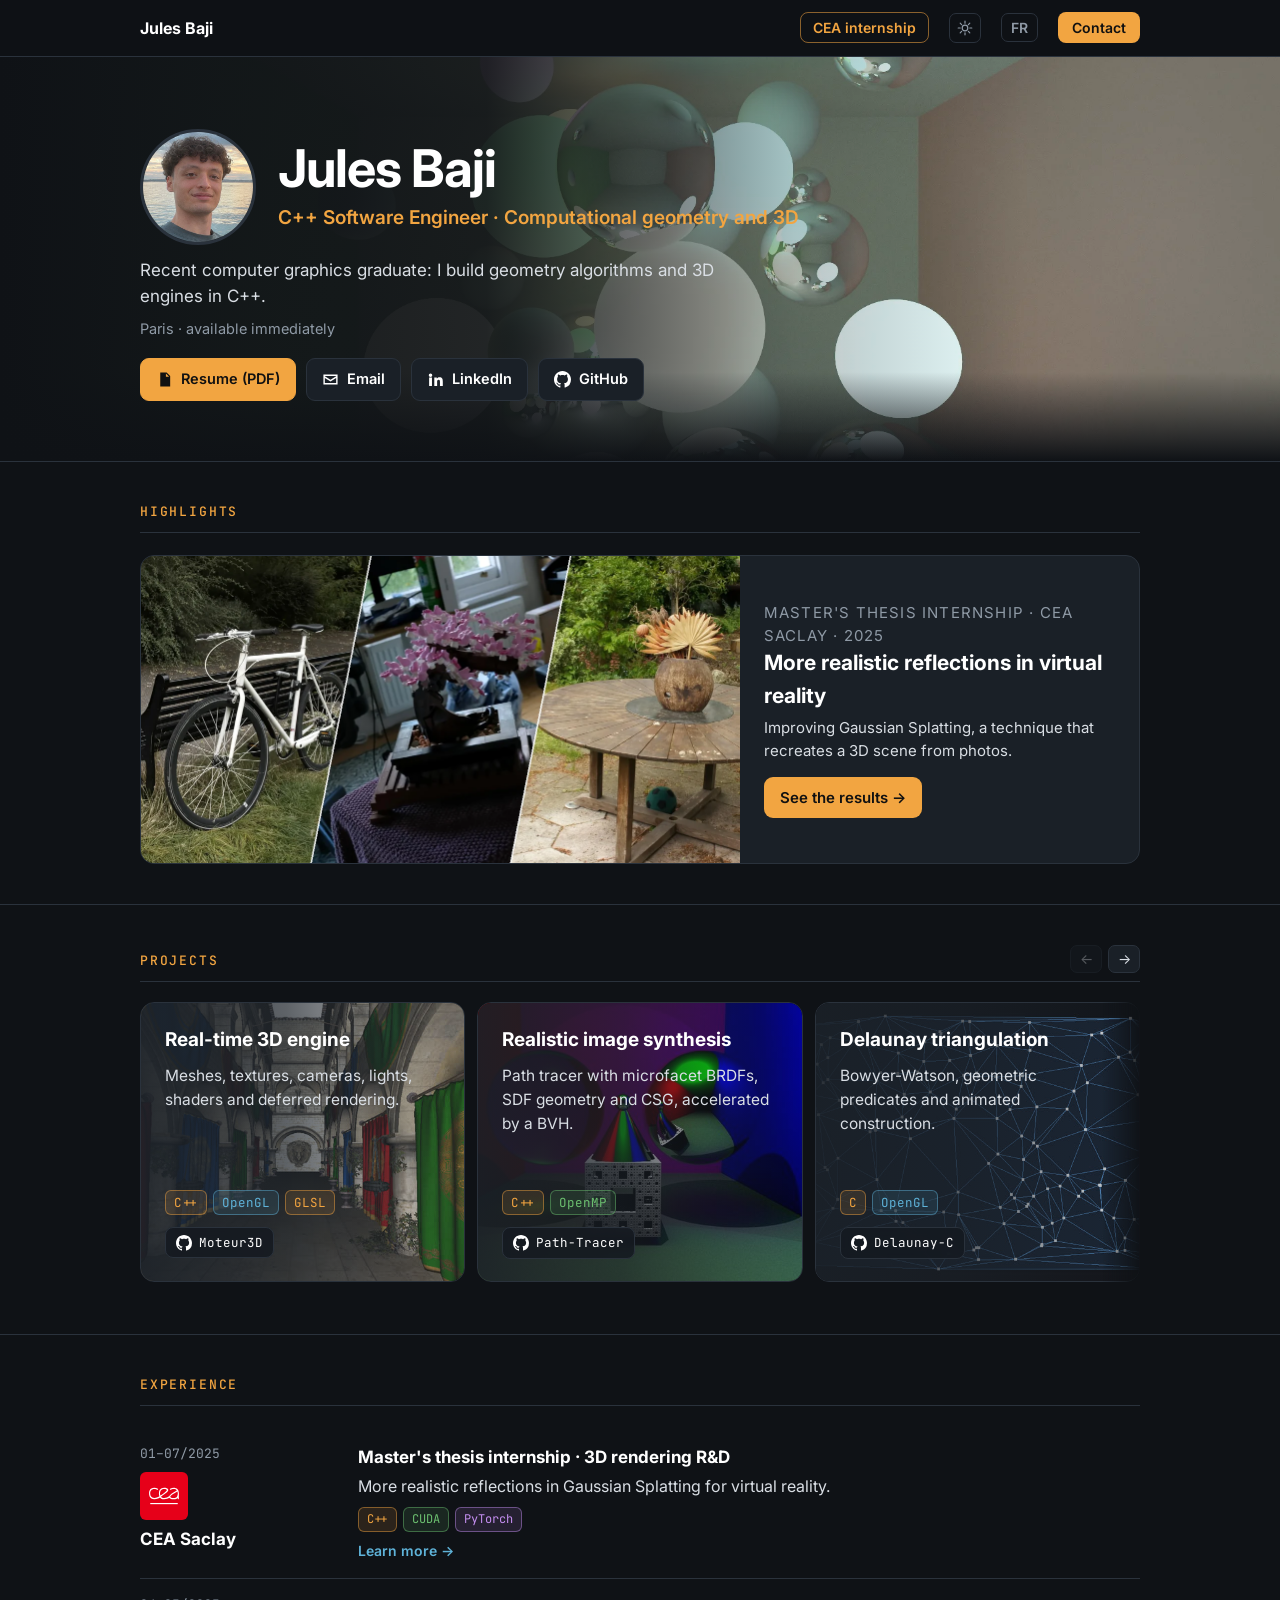
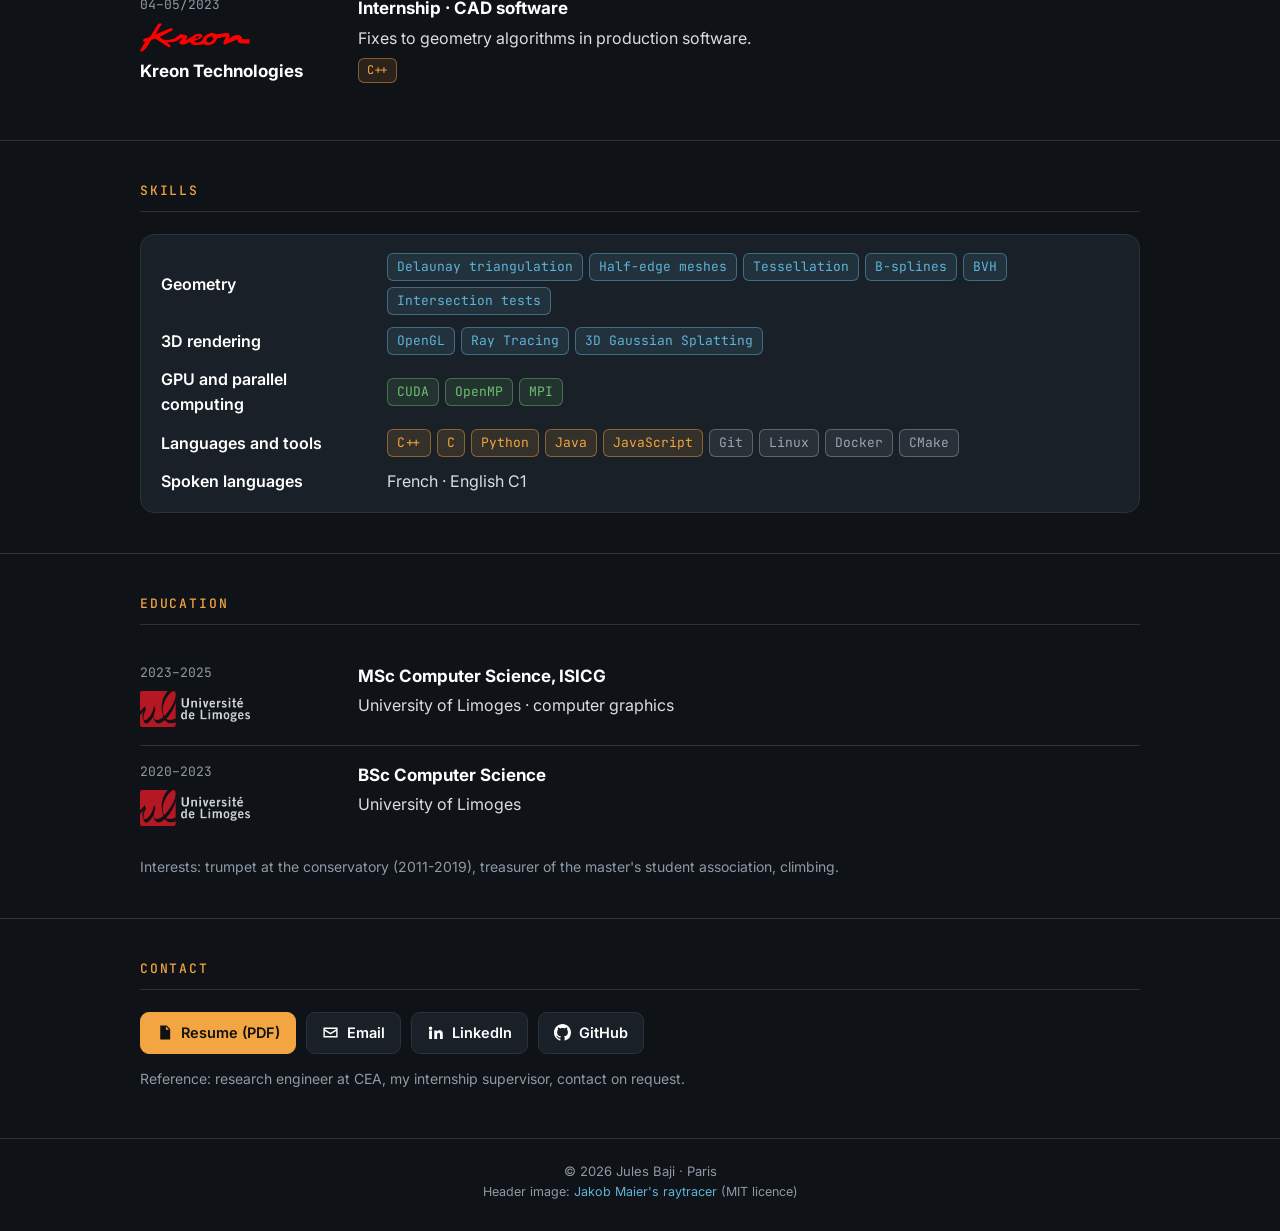
==== commit ba4a07f3: "Projets : ajout de la triangulation de Delaunay, nouvel ordre - Carte « Triangulation de Delaunay » " ====
--- a/en/index.html
+++ b/en/index.html
@@ -63,15 +63,15 @@
 
 <section id="projets">
   <div class="wrap">
-    <div class="h2row"><h2>Master's projects</h2><div class="scroll-btns"><button type="button" class="sb prev" aria-label="Previous projects">←</button><button type="button" class="sb next" aria-label="Next projects">→</button></div></div>
-    <div class="scroller" tabindex="0" aria-label="Master's projects">
-      <article class="card proj has-bg"><video class="bg on-dark" autoplay muted loop playsinline preload="metadata" aria-hidden="true" style="object-position:50% 50%" poster="../images/web/geometrie-dk.jpg"><source src="../images/web/geometrie-dk.mp4" type="video/mp4"></video><video class="bg on-light" autoplay muted loop playsinline preload="metadata" aria-hidden="true" style="object-position:50% 50%" poster="../images/web/geometrie-lt.jpg"><source src="../images/web/geometrie-lt.mp4" type="video/mp4"></video><h3>Discrete geometry</h3><p>Contour tracking, polygonization and shape measures.</p><div class="chips"><span class="chip">C</span></div><div class="repo"><a href="https://github.com/JulesBaji/Geometrie-Discrete" target="_blank" rel="noopener" aria-label="GitHub Geometrie-Discrete"><svg viewBox="0 0 16 16" aria-hidden="true"><path d="M8 0C3.58 0 0 3.58 0 8c0 3.54 2.29 6.53 5.47 7.59.4.07.55-.17.55-.38 0-.19-.01-.82-.01-1.49-2.01.37-2.53-.49-2.69-.94-.09-.23-.48-.94-.82-1.13-.28-.15-.68-.52-.01-.53.63-.01 1.08.58 1.23.82.72 1.21 1.87.87 2.33.66.07-.52.28-.87.51-1.07-1.78-.2-3.64-.89-3.64-3.95 0-.87.31-1.59.82-2.15-.08-.2-.36-1.02.08-2.12 0 0 .67-.21 2.2.82.64-.18 1.32-.27 2-.27.68 0 1.36.09 2 .27 1.53-1.04 2.2-.82 2.2-.82.44 1.1.16 1.92.08 2.12.51.56.82 1.27.82 2.15 0 3.07-1.87 3.75-3.65 3.95.29.25.54.73.54 1.48 0 1.07-.01 1.93-.01 2.2 0 .21.15.46.55.38A8.013 8.013 0 0016 8c0-4.42-3.58-8-8-8z"/></svg><span>Geometrie-Discrete</span></a></div></article>
+    <div class="h2row"><h2>Projects</h2><div class="scroll-btns"><button type="button" class="sb prev" aria-label="Previous projects">←</button><button type="button" class="sb next" aria-label="Next projects">→</button></div></div>
+    <div class="scroller" tabindex="0" aria-label="Projects">
+      <article class="card proj has-bg"><video class="bg" autoplay muted loop playsinline preload="metadata" aria-hidden="true" style="object-position:50% 40%" poster="../images/web/moteur3d.jpg"><source src="../images/web/moteur3d.mp4" type="video/mp4"></video><h3>Real-time 3D engine</h3><p>Meshes, textures, cameras, lights, shaders and deferred rendering.</p><div class="chips"><span class="chip">C++</span><span class="chip">OpenGL</span><span class="chip">GLSL</span></div><div class="repo"><a href="https://github.com/JulesBaji/Moteur3D" target="_blank" rel="noopener" aria-label="GitHub Moteur3D"><svg viewBox="0 0 16 16" aria-hidden="true"><path d="M8 0C3.58 0 0 3.58 0 8c0 3.54 2.29 6.53 5.47 7.59.4.07.55-.17.55-.38 0-.19-.01-.82-.01-1.49-2.01.37-2.53-.49-2.69-.94-.09-.23-.48-.94-.82-1.13-.28-.15-.68-.52-.01-.53.63-.01 1.08.58 1.23.82.72 1.21 1.87.87 2.33.66.07-.52.28-.87.51-1.07-1.78-.2-3.64-.89-3.64-3.95 0-.87.31-1.59.82-2.15-.08-.2-.36-1.02.08-2.12 0 0 .67-.21 2.2.82.64-.18 1.32-.27 2-.27.68 0 1.36.09 2 .27 1.53-1.04 2.2-.82 2.2-.82.44 1.1.16 1.92.08 2.12.51.56.82 1.27.82 2.15 0 3.07-1.87 3.75-3.65 3.95.29.25.54.73.54 1.48 0 1.07-.01 1.93-.01 2.2 0 .21.15.46.55.38A8.013 8.013 0 0016 8c0-4.42-3.58-8-8-8z"/></svg><span>Moteur3D</span></a></div></article>
+      <article class="card proj has-bg"><img class="bg" src="../images/web/pathtracer.jpg" alt="" aria-hidden="true" style="object-position:60% 50%"><h3>Realistic image synthesis</h3><p>Path tracer with microfacet BRDFs, SDF geometry and CSG, accelerated by a BVH.</p><div class="chips"><span class="chip">C++</span><span class="chip">OpenMP</span></div><div class="repo"><a href="https://github.com/JulesBaji/Path-Tracer" target="_blank" rel="noopener" aria-label="GitHub Path-Tracer"><svg viewBox="0 0 16 16" aria-hidden="true"><path d="M8 0C3.58 0 0 3.58 0 8c0 3.54 2.29 6.53 5.47 7.59.4.07.55-.17.55-.38 0-.19-.01-.82-.01-1.49-2.01.37-2.53-.49-2.69-.94-.09-.23-.48-.94-.82-1.13-.28-.15-.68-.52-.01-.53.63-.01 1.08.58 1.23.82.72 1.21 1.87.87 2.33.66.07-.52.28-.87.51-1.07-1.78-.2-3.64-.89-3.64-3.95 0-.87.31-1.59.82-2.15-.08-.2-.36-1.02.08-2.12 0 0 .67-.21 2.2.82.64-.18 1.32-.27 2-.27.68 0 1.36.09 2 .27 1.53-1.04 2.2-.82 2.2-.82.44 1.1.16 1.92.08 2.12.51.56.82 1.27.82 2.15 0 3.07-1.87 3.75-3.65 3.95.29.25.54.73.54 1.48 0 1.07-.01 1.93-.01 2.2 0 .21.15.46.55.38A8.013 8.013 0 0016 8c0-4.42-3.58-8-8-8z"/></svg><span>Path-Tracer</span></a></div></article>
+      <article class="card proj has-bg"><video class="bg on-dark" autoplay muted loop playsinline preload="metadata" aria-hidden="true" style="object-position:60% 50%" poster="../images/web/delaunay-dk.jpg"><source src="../images/web/delaunay-dk.mp4" type="video/mp4"></video><video class="bg on-light" autoplay muted loop playsinline preload="metadata" aria-hidden="true" style="object-position:60% 50%" poster="../images/web/delaunay-lt.jpg"><source src="../images/web/delaunay-lt.mp4" type="video/mp4"></video><h3>Delaunay triangulation</h3><p>Bowyer-Watson, geometric predicates and animated construction.</p><div class="chips"><span class="chip">C</span><span class="chip">OpenGL</span></div><div class="repo"><a href="https://github.com/JulesBaji/Delaunay-C" target="_blank" rel="noopener" aria-label="GitHub Delaunay-C"><svg viewBox="0 0 16 16" aria-hidden="true"><path d="M8 0C3.58 0 0 3.58 0 8c0 3.54 2.29 6.53 5.47 7.59.4.07.55-.17.55-.38 0-.19-.01-.82-.01-1.49-2.01.37-2.53-.49-2.69-.94-.09-.23-.48-.94-.82-1.13-.28-.15-.68-.52-.01-.53.63-.01 1.08.58 1.23.82.72 1.21 1.87.87 2.33.66.07-.52.28-.87.51-1.07-1.78-.2-3.64-.89-3.64-3.95 0-.87.31-1.59.82-2.15-.08-.2-.36-1.02.08-2.12 0 0 .67-.21 2.2.82.64-.18 1.32-.27 2-.27.68 0 1.36.09 2 .27 1.53-1.04 2.2-.82 2.2-.82.44 1.1.16 1.92.08 2.12.51.56.82 1.27.82 2.15 0 3.07-1.87 3.75-3.65 3.95.29.25.54.73.54 1.48 0 1.07-.01 1.93-.01 2.2 0 .21.15.46.55.38A8.013 8.013 0 0016 8c0-4.42-3.58-8-8-8z"/></svg><span>Delaunay-C</span></a></div></article>
+      <article class="card proj has-bg"><video class="bg on-dark" autoplay muted loop playsinline preload="metadata" aria-hidden="true" style="object-position:50% 80%" poster="../images/web/fluide-dk.jpg"><source src="../images/web/fluide-dk.mp4" type="video/mp4"></video><video class="bg on-light" autoplay muted loop playsinline preload="metadata" aria-hidden="true" style="object-position:50% 80%" poster="../images/web/fluide-lt.jpg"><source src="../images/web/fluide-lt.mp4" type="video/mp4"></video><h3>Fluid simulation</h3><p>Incompressible SPH fluid with turbulence, based on a <a href="https://doi.org/10.1109/TVCG.2018.2832080" target="_blank" rel="noopener">research paper</a>.</p><div class="chips"><span class="chip">Java</span></div><div class="repo"><a href="https://github.com/JulesBaji/SPH-Fluid" target="_blank" rel="noopener" aria-label="GitHub SPH-Fluid"><svg viewBox="0 0 16 16" aria-hidden="true"><path d="M8 0C3.58 0 0 3.58 0 8c0 3.54 2.29 6.53 5.47 7.59.4.07.55-.17.55-.38 0-.19-.01-.82-.01-1.49-2.01.37-2.53-.49-2.69-.94-.09-.23-.48-.94-.82-1.13-.28-.15-.68-.52-.01-.53.63-.01 1.08.58 1.23.82.72 1.21 1.87.87 2.33.66.07-.52.28-.87.51-1.07-1.78-.2-3.64-.89-3.64-3.95 0-.87.31-1.59.82-2.15-.08-.2-.36-1.02.08-2.12 0 0 .67-.21 2.2.82.64-.18 1.32-.27 2-.27.68 0 1.36.09 2 .27 1.53-1.04 2.2-.82 2.2-.82.44 1.1.16 1.92.08 2.12.51.56.82 1.27.82 2.15 0 3.07-1.87 3.75-3.65 3.95.29.25.54.73.54 1.48 0 1.07-.01 1.93-.01 2.2 0 .21.15.46.55.38A8.013 8.013 0 0016 8c0-4.42-3.58-8-8-8z"/></svg><span>SPH-Fluid</span></a></div></article>
       <article class="card proj has-bg"><video class="bg inv" autoplay muted loop playsinline preload="metadata" aria-hidden="true" style="object-position:70% 50%" poster="../images/web/collisions.jpg"><source src="../images/web/collisions.mp4" type="video/mp4"></video><h3>3D collision detection</h3><p>Sweep and Prune, BVH and Möller's triangle-triangle test.</p><div class="chips"><span class="chip">WebGL</span><span class="chip">JavaScript</span></div><div class="repo"><a href="https://github.com/JulesBaji/Modelisation-Collision-Detection" target="_blank" rel="noopener" aria-label="GitHub Modelisation-Collision-Detection"><svg viewBox="0 0 16 16" aria-hidden="true"><path d="M8 0C3.58 0 0 3.58 0 8c0 3.54 2.29 6.53 5.47 7.59.4.07.55-.17.55-.38 0-.19-.01-.82-.01-1.49-2.01.37-2.53-.49-2.69-.94-.09-.23-.48-.94-.82-1.13-.28-.15-.68-.52-.01-.53.63-.01 1.08.58 1.23.82.72 1.21 1.87.87 2.33.66.07-.52.28-.87.51-1.07-1.78-.2-3.64-.89-3.64-3.95 0-.87.31-1.59.82-2.15-.08-.2-.36-1.02.08-2.12 0 0 .67-.21 2.2.82.64-.18 1.32-.27 2-.27.68 0 1.36.09 2 .27 1.53-1.04 2.2-.82 2.2-.82.44 1.1.16 1.92.08 2.12.51.56.82 1.27.82 2.15 0 3.07-1.87 3.75-3.65 3.95.29.25.54.73.54 1.48 0 1.07-.01 1.93-.01 2.2 0 .21.15.46.55.38A8.013 8.013 0 0016 8c0-4.42-3.58-8-8-8z"/></svg><span>Modelisation-Collision-Detection</span></a></div></article>
-      <article class="card proj has-bg"><img class="bg" src="../images/web/impression3d.jpg" alt="" aria-hidden="true" style="object-position:60% 50%"><h3>3D printing</h3><p>Layer slicing: meshes with Delaunay triangulation and GPU rasterization.</p><div class="chips"><span class="chip">Java</span><span class="chip">OpenGL</span></div><div class="repo"><a href="https://github.com/JulesBaji/Impression-3D-GPU" target="_blank" rel="noopener" aria-label="GitHub Impression-3D-GPU"><svg viewBox="0 0 16 16" aria-hidden="true"><path d="M8 0C3.58 0 0 3.58 0 8c0 3.54 2.29 6.53 5.47 7.59.4.07.55-.17.55-.38 0-.19-.01-.82-.01-1.49-2.01.37-2.53-.49-2.69-.94-.09-.23-.48-.94-.82-1.13-.28-.15-.68-.52-.01-.53.63-.01 1.08.58 1.23.82.72 1.21 1.87.87 2.33.66.07-.52.28-.87.51-1.07-1.78-.2-3.64-.89-3.64-3.95 0-.87.31-1.59.82-2.15-.08-.2-.36-1.02.08-2.12 0 0 .67-.21 2.2.82.64-.18 1.32-.27 2-.27.68 0 1.36.09 2 .27 1.53-1.04 2.2-.82 2.2-.82.44 1.1.16 1.92.08 2.12.51.56.82 1.27.82 2.15 0 3.07-1.87 3.75-3.65 3.95.29.25.54.73.54 1.48 0 1.07-.01 1.93-.01 2.2 0 .21.15.46.55.38A8.013 8.013 0 0016 8c0-4.42-3.58-8-8-8z"/></svg><span>Impression-3D-GPU</span></a></div></article>
-      <article class="card proj has-bg"><img class="bg" src="../images/web/pathtracer.jpg" alt="" aria-hidden="true" style="object-position:60% 50%"><h3>Realistic image synthesis</h3><p>Path tracer with microfacet BRDFs, SDF geometry and CSG, accelerated by a BVH.</p><div class="chips"><span class="chip">C++</span><span class="chip">OpenMP</span></div><div class="repo"><a href="https://github.com/JulesBaji/Path-Tracer" target="_blank" rel="noopener" aria-label="GitHub Path-Tracer"><svg viewBox="0 0 16 16" aria-hidden="true"><path d="M8 0C3.58 0 0 3.58 0 8c0 3.54 2.29 6.53 5.47 7.59.4.07.55-.17.55-.38 0-.19-.01-.82-.01-1.49-2.01.37-2.53-.49-2.69-.94-.09-.23-.48-.94-.82-1.13-.28-.15-.68-.52-.01-.53.63-.01 1.08.58 1.23.82.72 1.21 1.87.87 2.33.66.07-.52.28-.87.51-1.07-1.78-.2-3.64-.89-3.64-3.95 0-.87.31-1.59.82-2.15-.08-.2-.36-1.02.08-2.12 0 0 .67-.21 2.2.82.64-.18 1.32-.27 2-.27.68 0 1.36.09 2 .27 1.53-1.04 2.2-.82 2.2-.82.44 1.1.16 1.92.08 2.12.51.56.82 1.27.82 2.15 0 3.07-1.87 3.75-3.65 3.95.29.25.54.73.54 1.48 0 1.07-.01 1.93-.01 2.2 0 .21.15.46.55.38A8.013 8.013 0 0016 8c0-4.42-3.58-8-8-8z"/></svg><span>Path-Tracer</span></a></div></article>
-      <article class="card proj has-bg"><video class="bg" autoplay muted loop playsinline preload="metadata" aria-hidden="true" style="object-position:50% 40%" poster="../images/web/moteur3d.jpg"><source src="../images/web/moteur3d.mp4" type="video/mp4"></video><h3>Real-time 3D engine</h3><p>Meshes, textures, cameras, lights, shaders and deferred rendering.</p><div class="chips"><span class="chip">C++</span><span class="chip">OpenGL</span><span class="chip">GLSL</span></div><div class="repo"><a href="https://github.com/JulesBaji/Moteur3D" target="_blank" rel="noopener" aria-label="GitHub Moteur3D"><svg viewBox="0 0 16 16" aria-hidden="true"><path d="M8 0C3.58 0 0 3.58 0 8c0 3.54 2.29 6.53 5.47 7.59.4.07.55-.17.55-.38 0-.19-.01-.82-.01-1.49-2.01.37-2.53-.49-2.69-.94-.09-.23-.48-.94-.82-1.13-.28-.15-.68-.52-.01-.53.63-.01 1.08.58 1.23.82.72 1.21 1.87.87 2.33.66.07-.52.28-.87.51-1.07-1.78-.2-3.64-.89-3.64-3.95 0-.87.31-1.59.82-2.15-.08-.2-.36-1.02.08-2.12 0 0 .67-.21 2.2.82.64-.18 1.32-.27 2-.27.68 0 1.36.09 2 .27 1.53-1.04 2.2-.82 2.2-.82.44 1.1.16 1.92.08 2.12.51.56.82 1.27.82 2.15 0 3.07-1.87 3.75-3.65 3.95.29.25.54.73.54 1.48 0 1.07-.01 1.93-.01 2.2 0 .21.15.46.55.38A8.013 8.013 0 0016 8c0-4.42-3.58-8-8-8z"/></svg><span>Moteur3D</span></a></div></article>
       <article class="card proj has-bg"><video class="bg" autoplay muted loop playsinline preload="metadata" aria-hidden="true" style="object-position:70% 30%" poster="../images/web/parallelisme.jpg"><source src="../images/web/parallelisme.mp4" type="video/mp4"></video><h3>Parallel computing</h3><p>CUDA kernels for a heightmap; MPI and OpenMP sub-image search.</p><div class="chips"><span class="chip">CUDA</span><span class="chip">MPI</span><span class="chip">OpenMP</span></div><div class="repo"><a href="https://github.com/JulesBaji/GPGPU" target="_blank" rel="noopener" aria-label="GitHub GPGPU"><svg viewBox="0 0 16 16" aria-hidden="true"><path d="M8 0C3.58 0 0 3.58 0 8c0 3.54 2.29 6.53 5.47 7.59.4.07.55-.17.55-.38 0-.19-.01-.82-.01-1.49-2.01.37-2.53-.49-2.69-.94-.09-.23-.48-.94-.82-1.13-.28-.15-.68-.52-.01-.53.63-.01 1.08.58 1.23.82.72 1.21 1.87.87 2.33.66.07-.52.28-.87.51-1.07-1.78-.2-3.64-.89-3.64-3.95 0-.87.31-1.59.82-2.15-.08-.2-.36-1.02.08-2.12 0 0 .67-.21 2.2.82.64-.18 1.32-.27 2-.27.68 0 1.36.09 2 .27 1.53-1.04 2.2-.82 2.2-.82.44 1.1.16 1.92.08 2.12.51.56.82 1.27.82 2.15 0 3.07-1.87 3.75-3.65 3.95.29.25.54.73.54 1.48 0 1.07-.01 1.93-.01 2.2 0 .21.15.46.55.38A8.013 8.013 0 0016 8c0-4.42-3.58-8-8-8z"/></svg><span>GPGPU</span></a><a href="https://github.com/JulesBaji/Parallelisme" target="_blank" rel="noopener" aria-label="GitHub Parallelisme"><svg viewBox="0 0 16 16" aria-hidden="true"><path d="M8 0C3.58 0 0 3.58 0 8c0 3.54 2.29 6.53 5.47 7.59.4.07.55-.17.55-.38 0-.19-.01-.82-.01-1.49-2.01.37-2.53-.49-2.69-.94-.09-.23-.48-.94-.82-1.13-.28-.15-.68-.52-.01-.53.63-.01 1.08.58 1.23.82.72 1.21 1.87.87 2.33.66.07-.52.28-.87.51-1.07-1.78-.2-3.64-.89-3.64-3.95 0-.87.31-1.59.82-2.15-.08-.2-.36-1.02.08-2.12 0 0 .67-.21 2.2.82.64-.18 1.32-.27 2-.27.68 0 1.36.09 2 .27 1.53-1.04 2.2-.82 2.2-.82.44 1.1.16 1.92.08 2.12.51.56.82 1.27.82 2.15 0 3.07-1.87 3.75-3.65 3.95.29.25.54.73.54 1.48 0 1.07-.01 1.93-.01 2.2 0 .21.15.46.55.38A8.013 8.013 0 0016 8c0-4.42-3.58-8-8-8z"/></svg><span>Parallelisme</span></a></div></article>
-      <article class="card proj has-bg"><video class="bg on-dark" autoplay muted loop playsinline preload="metadata" aria-hidden="true" style="object-position:50% 80%" poster="../images/web/fluide-dk.jpg"><source src="../images/web/fluide-dk.mp4" type="video/mp4"></video><video class="bg on-light" autoplay muted loop playsinline preload="metadata" aria-hidden="true" style="object-position:50% 80%" poster="../images/web/fluide-lt.jpg"><source src="../images/web/fluide-lt.mp4" type="video/mp4"></video><h3>Fluid simulation</h3><p>Incompressible SPH fluid with turbulence, based on a <a href="https://doi.org/10.1109/TVCG.2018.2832080" target="_blank" rel="noopener">research paper</a>.</p><div class="chips"><span class="chip">Java</span></div><div class="repo"><a href="https://github.com/JulesBaji/SPH-Fluid" target="_blank" rel="noopener" aria-label="GitHub SPH-Fluid"><svg viewBox="0 0 16 16" aria-hidden="true"><path d="M8 0C3.58 0 0 3.58 0 8c0 3.54 2.29 6.53 5.47 7.59.4.07.55-.17.55-.38 0-.19-.01-.82-.01-1.49-2.01.37-2.53-.49-2.69-.94-.09-.23-.48-.94-.82-1.13-.28-.15-.68-.52-.01-.53.63-.01 1.08.58 1.23.82.72 1.21 1.87.87 2.33.66.07-.52.28-.87.51-1.07-1.78-.2-3.64-.89-3.64-3.95 0-.87.31-1.59.82-2.15-.08-.2-.36-1.02.08-2.12 0 0 .67-.21 2.2.82.64-.18 1.32-.27 2-.27.68 0 1.36.09 2 .27 1.53-1.04 2.2-.82 2.2-.82.44 1.1.16 1.92.08 2.12.51.56.82 1.27.82 2.15 0 3.07-1.87 3.75-3.65 3.95.29.25.54.73.54 1.48 0 1.07-.01 1.93-.01 2.2 0 .21.15.46.55.38A8.013 8.013 0 0016 8c0-4.42-3.58-8-8-8z"/></svg><span>SPH-Fluid</span></a></div></article>
+      <article class="card proj has-bg"><video class="bg on-dark" autoplay muted loop playsinline preload="metadata" aria-hidden="true" style="object-position:50% 50%" poster="../images/web/geometrie-dk.jpg"><source src="../images/web/geometrie-dk.mp4" type="video/mp4"></video><video class="bg on-light" autoplay muted loop playsinline preload="metadata" aria-hidden="true" style="object-position:50% 50%" poster="../images/web/geometrie-lt.jpg"><source src="../images/web/geometrie-lt.mp4" type="video/mp4"></video><h3>Discrete geometry</h3><p>Contour tracking, polygonization and shape measures.</p><div class="chips"><span class="chip">C++</span><span class="chip">DGtal</span></div><div class="repo"><a href="https://github.com/JulesBaji/Geometrie-Discrete" target="_blank" rel="noopener" aria-label="GitHub Geometrie-Discrete"><svg viewBox="0 0 16 16" aria-hidden="true"><path d="M8 0C3.58 0 0 3.58 0 8c0 3.54 2.29 6.53 5.47 7.59.4.07.55-.17.55-.38 0-.19-.01-.82-.01-1.49-2.01.37-2.53-.49-2.69-.94-.09-.23-.48-.94-.82-1.13-.28-.15-.68-.52-.01-.53.63-.01 1.08.58 1.23.82.72 1.21 1.87.87 2.33.66.07-.52.28-.87.51-1.07-1.78-.2-3.64-.89-3.64-3.95 0-.87.31-1.59.82-2.15-.08-.2-.36-1.02.08-2.12 0 0 .67-.21 2.2.82.64-.18 1.32-.27 2-.27.68 0 1.36.09 2 .27 1.53-1.04 2.2-.82 2.2-.82.44 1.1.16 1.92.08 2.12.51.56.82 1.27.82 2.15 0 3.07-1.87 3.75-3.65 3.95.29.25.54.73.54 1.48 0 1.07-.01 1.93-.01 2.2 0 .21.15.46.55.38A8.013 8.013 0 0016 8c0-4.42-3.58-8-8-8z"/></svg><span>Geometrie-Discrete</span></a></div></article>
       <article class="card proj has-bg"><img class="bg" src="../images/web/recapture.jpg" alt="" aria-hidden="true" style="object-position:50% 50%"><h3>Computer vision</h3><p>Face generation, image super-resolution and recaptured-photo detection based on a <a href="https://doi.org/10.1016/j.image.2022.116662" target="_blank" rel="noopener">research paper</a>.</p><div class="chips"><span class="chip">Python</span><span class="chip">Keras</span></div><div class="repo"><a href="https://github.com/JulesBaji/Detection-Recapture" target="_blank" rel="noopener" aria-label="GitHub Detection-Recapture"><svg viewBox="0 0 16 16" aria-hidden="true"><path d="M8 0C3.58 0 0 3.58 0 8c0 3.54 2.29 6.53 5.47 7.59.4.07.55-.17.55-.38 0-.19-.01-.82-.01-1.49-2.01.37-2.53-.49-2.69-.94-.09-.23-.48-.94-.82-1.13-.28-.15-.68-.52-.01-.53.63-.01 1.08.58 1.23.82.72 1.21 1.87.87 2.33.66.07-.52.28-.87.51-1.07-1.78-.2-3.64-.89-3.64-3.95 0-.87.31-1.59.82-2.15-.08-.2-.36-1.02.08-2.12 0 0 .67-.21 2.2.82.64-.18 1.32-.27 2-.27.68 0 1.36.09 2 .27 1.53-1.04 2.2-.82 2.2-.82.44 1.1.16 1.92.08 2.12.51.56.82 1.27.82 2.15 0 3.07-1.87 3.75-3.65 3.95.29.25.54.73.54 1.48 0 1.07-.01 1.93-.01 2.2 0 .21.15.46.55.38A8.013 8.013 0 0016 8c0-4.42-3.58-8-8-8z"/></svg><span>Detection-Recapture</span></a></div></article>
     </div>
   </div>
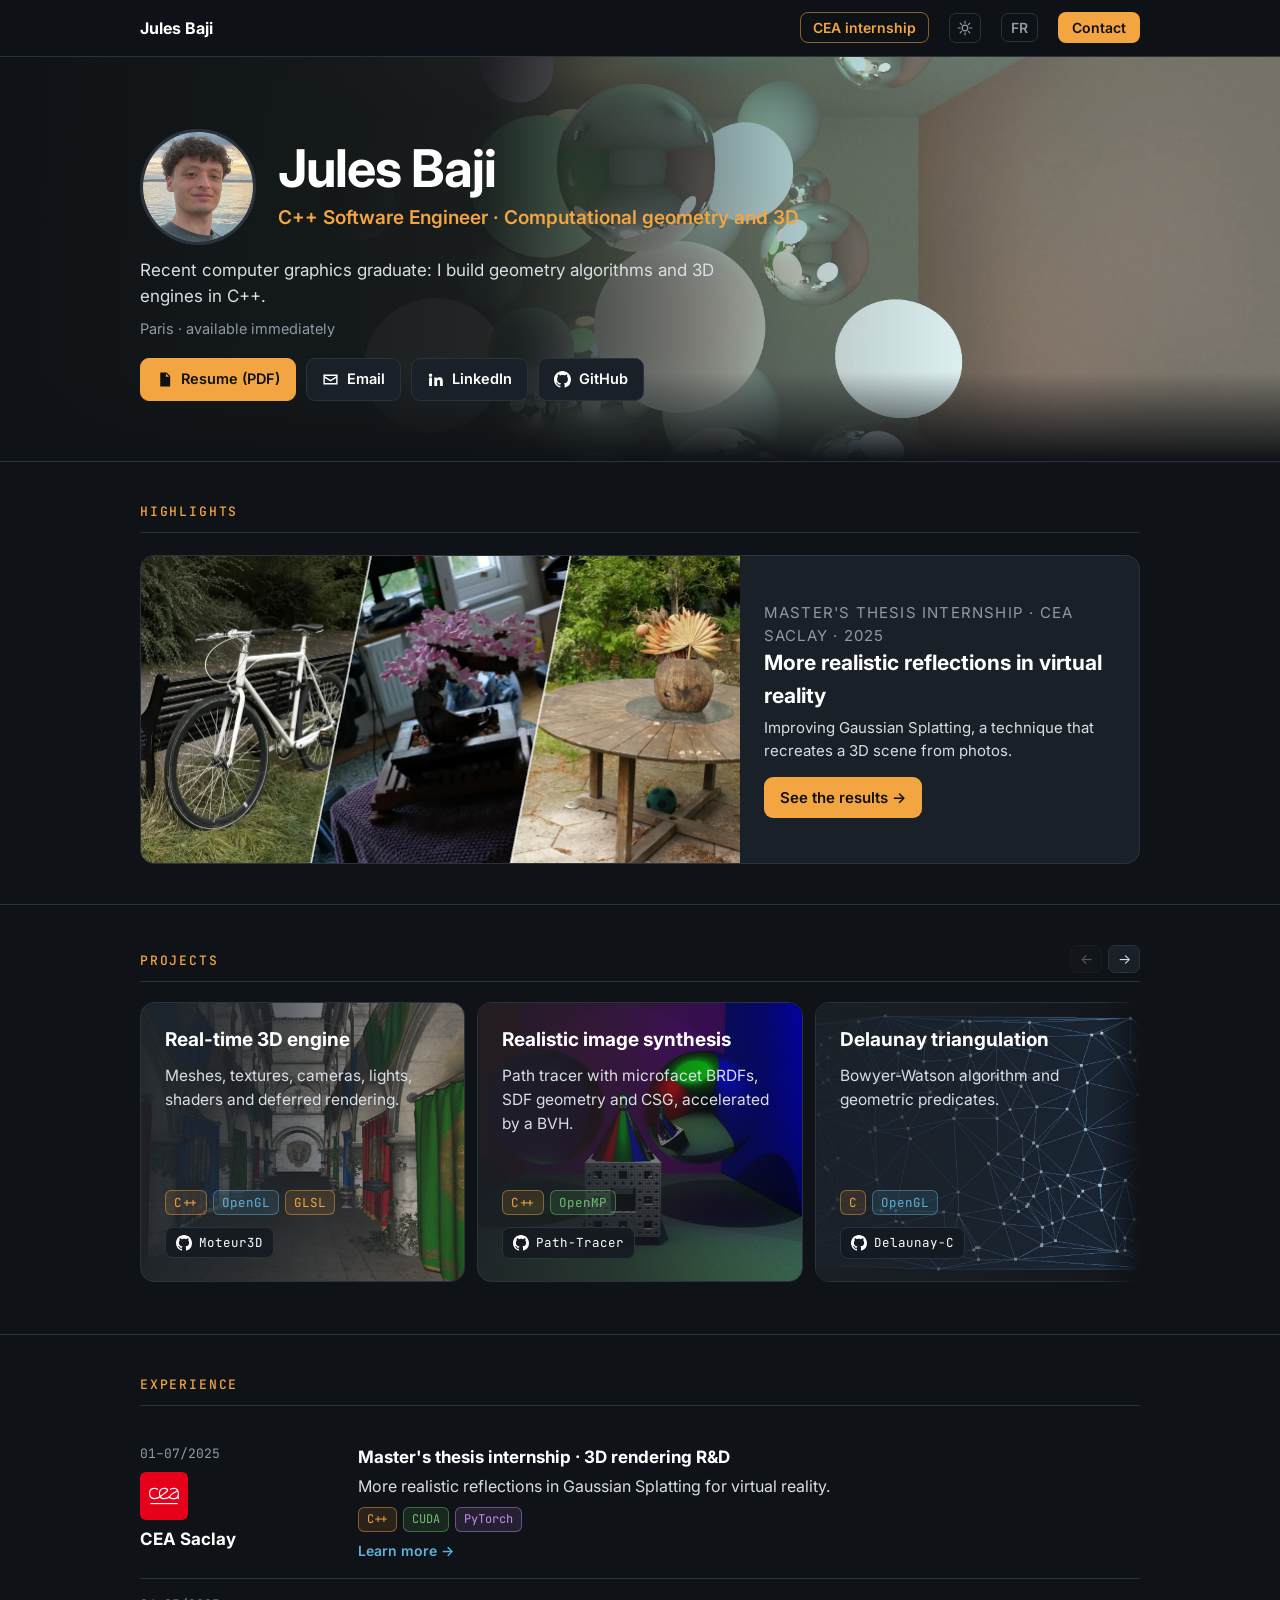
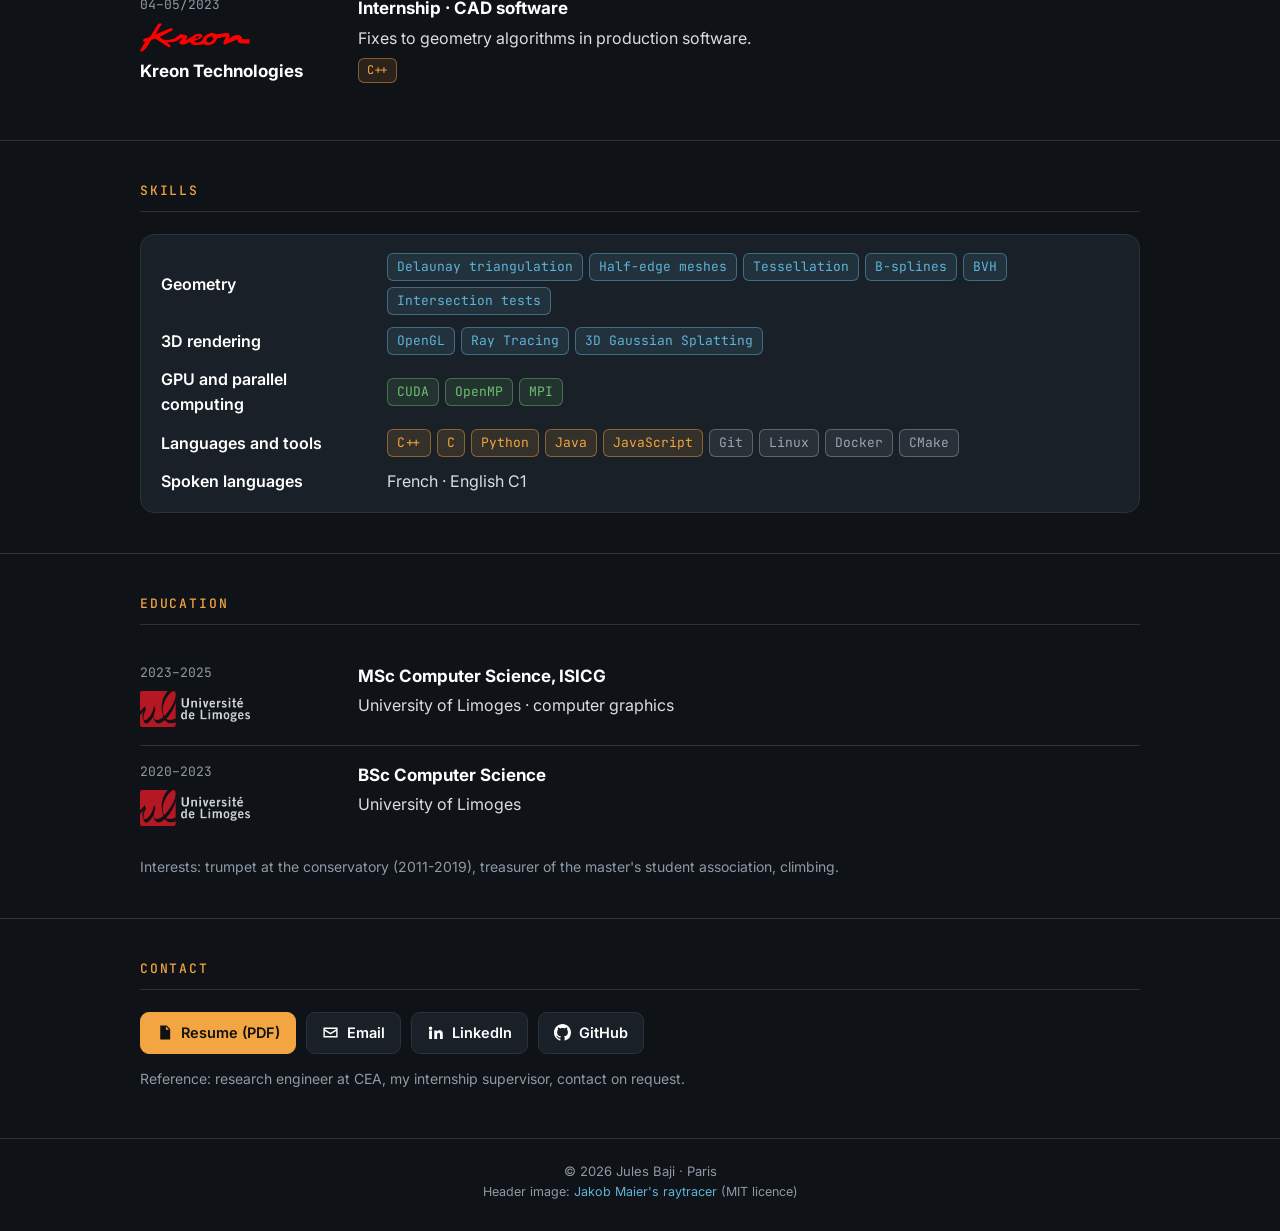
==== commit bd50968a: "Projets : description plus courte pour Delaunay Co-Authored-By: Claude Opus 5.5 <noreply@anthropic.c" ====
--- a/en/index.html
+++ b/en/index.html
@@ -67,7 +67,7 @@
     <div class="scroller" tabindex="0" aria-label="Projects">
       <article class="card proj has-bg"><video class="bg" autoplay muted loop playsinline preload="metadata" aria-hidden="true" style="object-position:50% 40%" poster="../images/web/moteur3d.jpg"><source src="../images/web/moteur3d.mp4" type="video/mp4"></video><h3>Real-time 3D engine</h3><p>Meshes, textures, cameras, lights, shaders and deferred rendering.</p><div class="chips"><span class="chip">C++</span><span class="chip">OpenGL</span><span class="chip">GLSL</span></div><div class="repo"><a href="https://github.com/JulesBaji/Moteur3D" target="_blank" rel="noopener" aria-label="GitHub Moteur3D"><svg viewBox="0 0 16 16" aria-hidden="true"><path d="M8 0C3.58 0 0 3.58 0 8c0 3.54 2.29 6.53 5.47 7.59.4.07.55-.17.55-.38 0-.19-.01-.82-.01-1.49-2.01.37-2.53-.49-2.69-.94-.09-.23-.48-.94-.82-1.13-.28-.15-.68-.52-.01-.53.63-.01 1.08.58 1.23.82.72 1.21 1.87.87 2.33.66.07-.52.28-.87.51-1.07-1.78-.2-3.64-.89-3.64-3.95 0-.87.31-1.59.82-2.15-.08-.2-.36-1.02.08-2.12 0 0 .67-.21 2.2.82.64-.18 1.32-.27 2-.27.68 0 1.36.09 2 .27 1.53-1.04 2.2-.82 2.2-.82.44 1.1.16 1.92.08 2.12.51.56.82 1.27.82 2.15 0 3.07-1.87 3.75-3.65 3.95.29.25.54.73.54 1.48 0 1.07-.01 1.93-.01 2.2 0 .21.15.46.55.38A8.013 8.013 0 0016 8c0-4.42-3.58-8-8-8z"/></svg><span>Moteur3D</span></a></div></article>
       <article class="card proj has-bg"><img class="bg" src="../images/web/pathtracer.jpg" alt="" aria-hidden="true" style="object-position:60% 50%"><h3>Realistic image synthesis</h3><p>Path tracer with microfacet BRDFs, SDF geometry and CSG, accelerated by a BVH.</p><div class="chips"><span class="chip">C++</span><span class="chip">OpenMP</span></div><div class="repo"><a href="https://github.com/JulesBaji/Path-Tracer" target="_blank" rel="noopener" aria-label="GitHub Path-Tracer"><svg viewBox="0 0 16 16" aria-hidden="true"><path d="M8 0C3.58 0 0 3.58 0 8c0 3.54 2.29 6.53 5.47 7.59.4.07.55-.17.55-.38 0-.19-.01-.82-.01-1.49-2.01.37-2.53-.49-2.69-.94-.09-.23-.48-.94-.82-1.13-.28-.15-.68-.52-.01-.53.63-.01 1.08.58 1.23.82.72 1.21 1.87.87 2.33.66.07-.52.28-.87.51-1.07-1.78-.2-3.64-.89-3.64-3.95 0-.87.31-1.59.82-2.15-.08-.2-.36-1.02.08-2.12 0 0 .67-.21 2.2.82.64-.18 1.32-.27 2-.27.68 0 1.36.09 2 .27 1.53-1.04 2.2-.82 2.2-.82.44 1.1.16 1.92.08 2.12.51.56.82 1.27.82 2.15 0 3.07-1.87 3.75-3.65 3.95.29.25.54.73.54 1.48 0 1.07-.01 1.93-.01 2.2 0 .21.15.46.55.38A8.013 8.013 0 0016 8c0-4.42-3.58-8-8-8z"/></svg><span>Path-Tracer</span></a></div></article>
-      <article class="card proj has-bg"><video class="bg on-dark" autoplay muted loop playsinline preload="metadata" aria-hidden="true" style="object-position:60% 50%" poster="../images/web/delaunay-dk.jpg"><source src="../images/web/delaunay-dk.mp4" type="video/mp4"></video><video class="bg on-light" autoplay muted loop playsinline preload="metadata" aria-hidden="true" style="object-position:60% 50%" poster="../images/web/delaunay-lt.jpg"><source src="../images/web/delaunay-lt.mp4" type="video/mp4"></video><h3>Delaunay triangulation</h3><p>Bowyer-Watson, geometric predicates and animated construction.</p><div class="chips"><span class="chip">C</span><span class="chip">OpenGL</span></div><div class="repo"><a href="https://github.com/JulesBaji/Delaunay-C" target="_blank" rel="noopener" aria-label="GitHub Delaunay-C"><svg viewBox="0 0 16 16" aria-hidden="true"><path d="M8 0C3.58 0 0 3.58 0 8c0 3.54 2.29 6.53 5.47 7.59.4.07.55-.17.55-.38 0-.19-.01-.82-.01-1.49-2.01.37-2.53-.49-2.69-.94-.09-.23-.48-.94-.82-1.13-.28-.15-.68-.52-.01-.53.63-.01 1.08.58 1.23.82.72 1.21 1.87.87 2.33.66.07-.52.28-.87.51-1.07-1.78-.2-3.64-.89-3.64-3.95 0-.87.31-1.59.82-2.15-.08-.2-.36-1.02.08-2.12 0 0 .67-.21 2.2.82.64-.18 1.32-.27 2-.27.68 0 1.36.09 2 .27 1.53-1.04 2.2-.82 2.2-.82.44 1.1.16 1.92.08 2.12.51.56.82 1.27.82 2.15 0 3.07-1.87 3.75-3.65 3.95.29.25.54.73.54 1.48 0 1.07-.01 1.93-.01 2.2 0 .21.15.46.55.38A8.013 8.013 0 0016 8c0-4.42-3.58-8-8-8z"/></svg><span>Delaunay-C</span></a></div></article>
+      <article class="card proj has-bg"><video class="bg on-dark" autoplay muted loop playsinline preload="metadata" aria-hidden="true" style="object-position:60% 50%" poster="../images/web/delaunay-dk.jpg"><source src="../images/web/delaunay-dk.mp4" type="video/mp4"></video><video class="bg on-light" autoplay muted loop playsinline preload="metadata" aria-hidden="true" style="object-position:60% 50%" poster="../images/web/delaunay-lt.jpg"><source src="../images/web/delaunay-lt.mp4" type="video/mp4"></video><h3>Delaunay triangulation</h3><p>Bowyer-Watson algorithm and geometric predicates.</p><div class="chips"><span class="chip">C</span><span class="chip">OpenGL</span></div><div class="repo"><a href="https://github.com/JulesBaji/Delaunay-C" target="_blank" rel="noopener" aria-label="GitHub Delaunay-C"><svg viewBox="0 0 16 16" aria-hidden="true"><path d="M8 0C3.58 0 0 3.58 0 8c0 3.54 2.29 6.53 5.47 7.59.4.07.55-.17.55-.38 0-.19-.01-.82-.01-1.49-2.01.37-2.53-.49-2.69-.94-.09-.23-.48-.94-.82-1.13-.28-.15-.68-.52-.01-.53.63-.01 1.08.58 1.23.82.72 1.21 1.87.87 2.33.66.07-.52.28-.87.51-1.07-1.78-.2-3.64-.89-3.64-3.95 0-.87.31-1.59.82-2.15-.08-.2-.36-1.02.08-2.12 0 0 .67-.21 2.2.82.64-.18 1.32-.27 2-.27.68 0 1.36.09 2 .27 1.53-1.04 2.2-.82 2.2-.82.44 1.1.16 1.92.08 2.12.51.56.82 1.27.82 2.15 0 3.07-1.87 3.75-3.65 3.95.29.25.54.73.54 1.48 0 1.07-.01 1.93-.01 2.2 0 .21.15.46.55.38A8.013 8.013 0 0016 8c0-4.42-3.58-8-8-8z"/></svg><span>Delaunay-C</span></a></div></article>
       <article class="card proj has-bg"><video class="bg on-dark" autoplay muted loop playsinline preload="metadata" aria-hidden="true" style="object-position:50% 80%" poster="../images/web/fluide-dk.jpg"><source src="../images/web/fluide-dk.mp4" type="video/mp4"></video><video class="bg on-light" autoplay muted loop playsinline preload="metadata" aria-hidden="true" style="object-position:50% 80%" poster="../images/web/fluide-lt.jpg"><source src="../images/web/fluide-lt.mp4" type="video/mp4"></video><h3>Fluid simulation</h3><p>Incompressible SPH fluid with turbulence, based on a <a href="https://doi.org/10.1109/TVCG.2018.2832080" target="_blank" rel="noopener">research paper</a>.</p><div class="chips"><span class="chip">Java</span></div><div class="repo"><a href="https://github.com/JulesBaji/SPH-Fluid" target="_blank" rel="noopener" aria-label="GitHub SPH-Fluid"><svg viewBox="0 0 16 16" aria-hidden="true"><path d="M8 0C3.58 0 0 3.58 0 8c0 3.54 2.29 6.53 5.47 7.59.4.07.55-.17.55-.38 0-.19-.01-.82-.01-1.49-2.01.37-2.53-.49-2.69-.94-.09-.23-.48-.94-.82-1.13-.28-.15-.68-.52-.01-.53.63-.01 1.08.58 1.23.82.72 1.21 1.87.87 2.33.66.07-.52.28-.87.51-1.07-1.78-.2-3.64-.89-3.64-3.95 0-.87.31-1.59.82-2.15-.08-.2-.36-1.02.08-2.12 0 0 .67-.21 2.2.82.64-.18 1.32-.27 2-.27.68 0 1.36.09 2 .27 1.53-1.04 2.2-.82 2.2-.82.44 1.1.16 1.92.08 2.12.51.56.82 1.27.82 2.15 0 3.07-1.87 3.75-3.65 3.95.29.25.54.73.54 1.48 0 1.07-.01 1.93-.01 2.2 0 .21.15.46.55.38A8.013 8.013 0 0016 8c0-4.42-3.58-8-8-8z"/></svg><span>SPH-Fluid</span></a></div></article>
       <article class="card proj has-bg"><video class="bg inv" autoplay muted loop playsinline preload="metadata" aria-hidden="true" style="object-position:70% 50%" poster="../images/web/collisions.jpg"><source src="../images/web/collisions.mp4" type="video/mp4"></video><h3>3D collision detection</h3><p>Sweep and Prune, BVH and Möller's triangle-triangle test.</p><div class="chips"><span class="chip">WebGL</span><span class="chip">JavaScript</span></div><div class="repo"><a href="https://github.com/JulesBaji/Modelisation-Collision-Detection" target="_blank" rel="noopener" aria-label="GitHub Modelisation-Collision-Detection"><svg viewBox="0 0 16 16" aria-hidden="true"><path d="M8 0C3.58 0 0 3.58 0 8c0 3.54 2.29 6.53 5.47 7.59.4.07.55-.17.55-.38 0-.19-.01-.82-.01-1.49-2.01.37-2.53-.49-2.69-.94-.09-.23-.48-.94-.82-1.13-.28-.15-.68-.52-.01-.53.63-.01 1.08.58 1.23.82.72 1.21 1.87.87 2.33.66.07-.52.28-.87.51-1.07-1.78-.2-3.64-.89-3.64-3.95 0-.87.31-1.59.82-2.15-.08-.2-.36-1.02.08-2.12 0 0 .67-.21 2.2.82.64-.18 1.32-.27 2-.27.68 0 1.36.09 2 .27 1.53-1.04 2.2-.82 2.2-.82.44 1.1.16 1.92.08 2.12.51.56.82 1.27.82 2.15 0 3.07-1.87 3.75-3.65 3.95.29.25.54.73.54 1.48 0 1.07-.01 1.93-.01 2.2 0 .21.15.46.55.38A8.013 8.013 0 0016 8c0-4.42-3.58-8-8-8z"/></svg><span>Modelisation-Collision-Detection</span></a></div></article>
       <article class="card proj has-bg"><video class="bg" autoplay muted loop playsinline preload="metadata" aria-hidden="true" style="object-position:70% 30%" poster="../images/web/parallelisme.jpg"><source src="../images/web/parallelisme.mp4" type="video/mp4"></video><h3>Parallel computing</h3><p>CUDA kernels for a heightmap; MPI and OpenMP sub-image search.</p><div class="chips"><span class="chip">CUDA</span><span class="chip">MPI</span><span class="chip">OpenMP</span></div><div class="repo"><a href="https://github.com/JulesBaji/GPGPU" target="_blank" rel="noopener" aria-label="GitHub GPGPU"><svg viewBox="0 0 16 16" aria-hidden="true"><path d="M8 0C3.58 0 0 3.58 0 8c0 3.54 2.29 6.53 5.47 7.59.4.07.55-.17.55-.38 0-.19-.01-.82-.01-1.49-2.01.37-2.53-.49-2.69-.94-.09-.23-.48-.94-.82-1.13-.28-.15-.68-.52-.01-.53.63-.01 1.08.58 1.23.82.72 1.21 1.87.87 2.33.66.07-.52.28-.87.51-1.07-1.78-.2-3.64-.89-3.64-3.95 0-.87.31-1.59.82-2.15-.08-.2-.36-1.02.08-2.12 0 0 .67-.21 2.2.82.64-.18 1.32-.27 2-.27.68 0 1.36.09 2 .27 1.53-1.04 2.2-.82 2.2-.82.44 1.1.16 1.92.08 2.12.51.56.82 1.27.82 2.15 0 3.07-1.87 3.75-3.65 3.95.29.25.54.73.54 1.48 0 1.07-.01 1.93-.01 2.2 0 .21.15.46.55.38A8.013 8.013 0 0016 8c0-4.42-3.58-8-8-8z"/></svg><span>GPGPU</span></a><a href="https://github.com/JulesBaji/Parallelisme" target="_blank" rel="noopener" aria-label="GitHub Parallelisme"><svg viewBox="0 0 16 16" aria-hidden="true"><path d="M8 0C3.58 0 0 3.58 0 8c0 3.54 2.29 6.53 5.47 7.59.4.07.55-.17.55-.38 0-.19-.01-.82-.01-1.49-2.01.37-2.53-.49-2.69-.94-.09-.23-.48-.94-.82-1.13-.28-.15-.68-.52-.01-.53.63-.01 1.08.58 1.23.82.72 1.21 1.87.87 2.33.66.07-.52.28-.87.51-1.07-1.78-.2-3.64-.89-3.64-3.95 0-.87.31-1.59.82-2.15-.08-.2-.36-1.02.08-2.12 0 0 .67-.21 2.2.82.64-.18 1.32-.27 2-.27.68 0 1.36.09 2 .27 1.53-1.04 2.2-.82 2.2-.82.44 1.1.16 1.92.08 2.12.51.56.82 1.27.82 2.15 0 3.07-1.87 3.75-3.65 3.95.29.25.54.73.54 1.48 0 1.07-.01 1.93-.01 2.2 0 .21.15.46.55.38A8.013 8.013 0 0016 8c0-4.42-3.58-8-8-8z"/></svg><span>Parallelisme</span></a></div></article>
